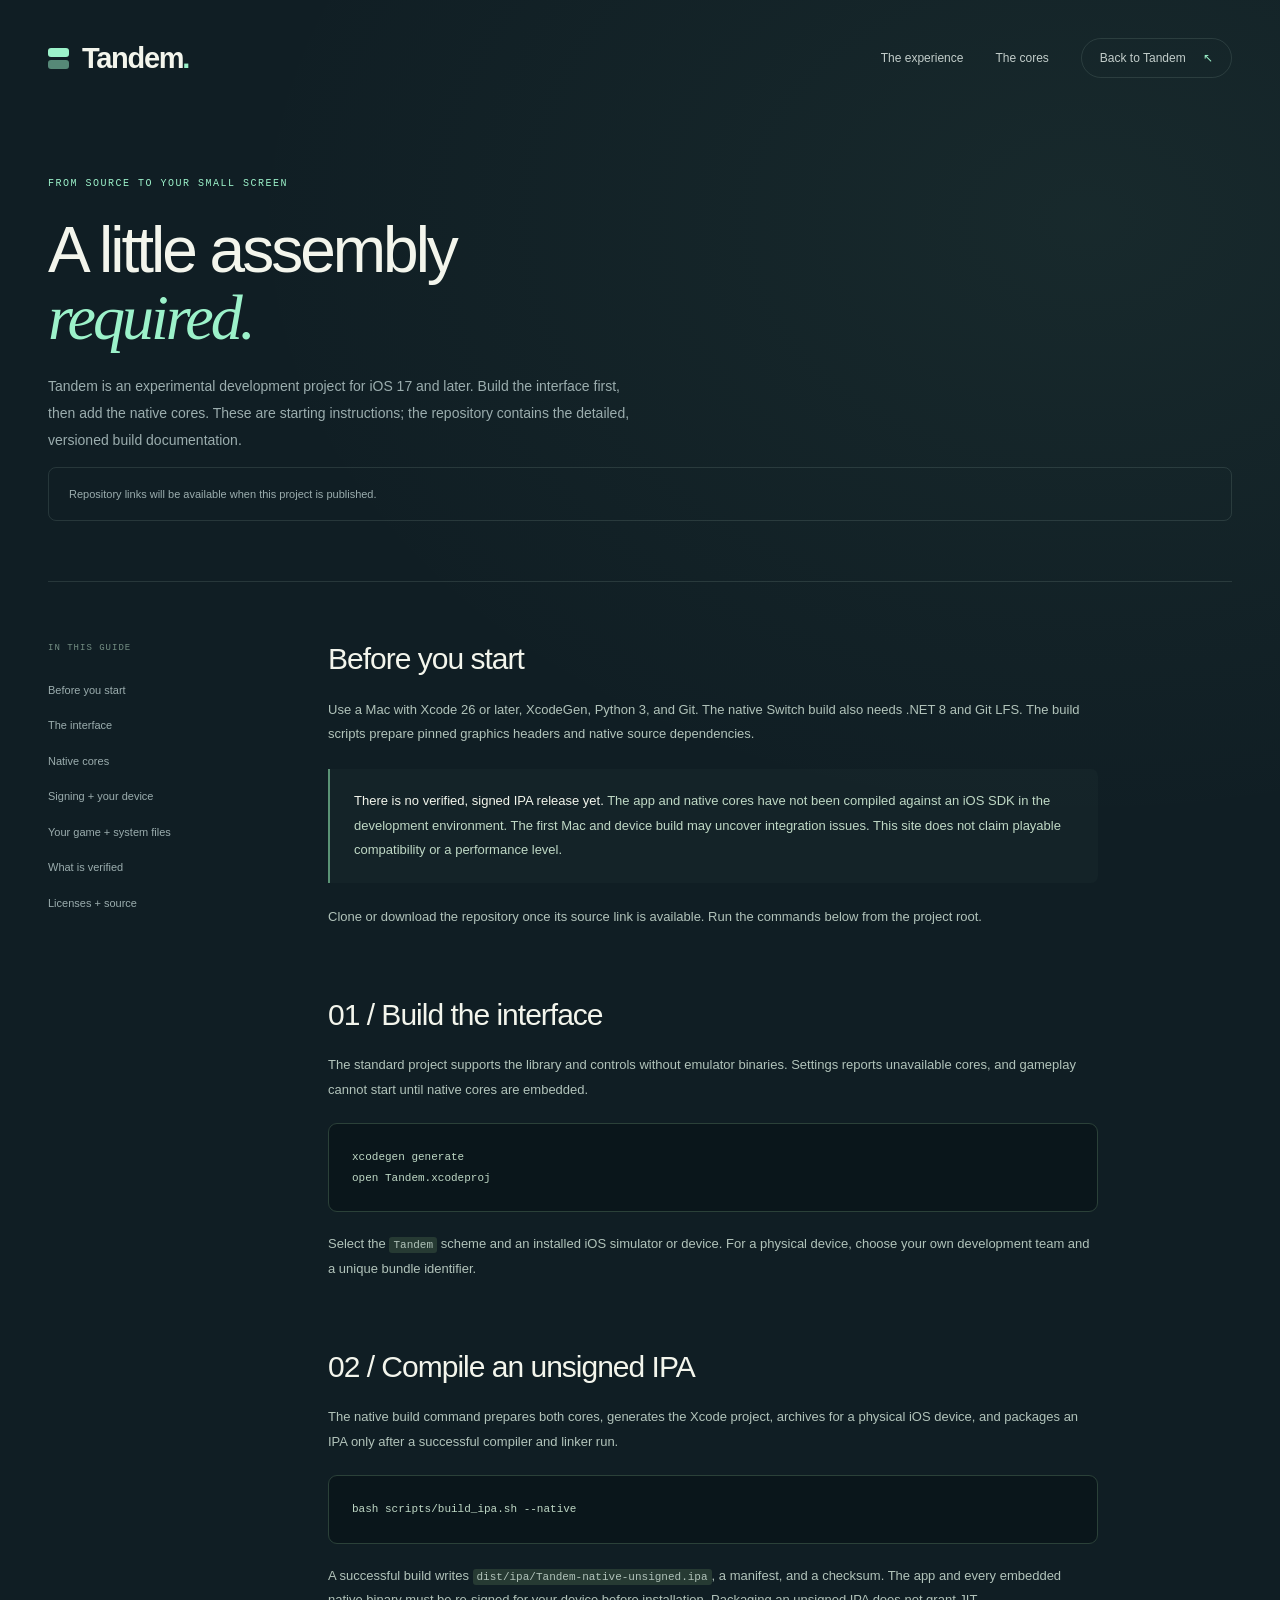
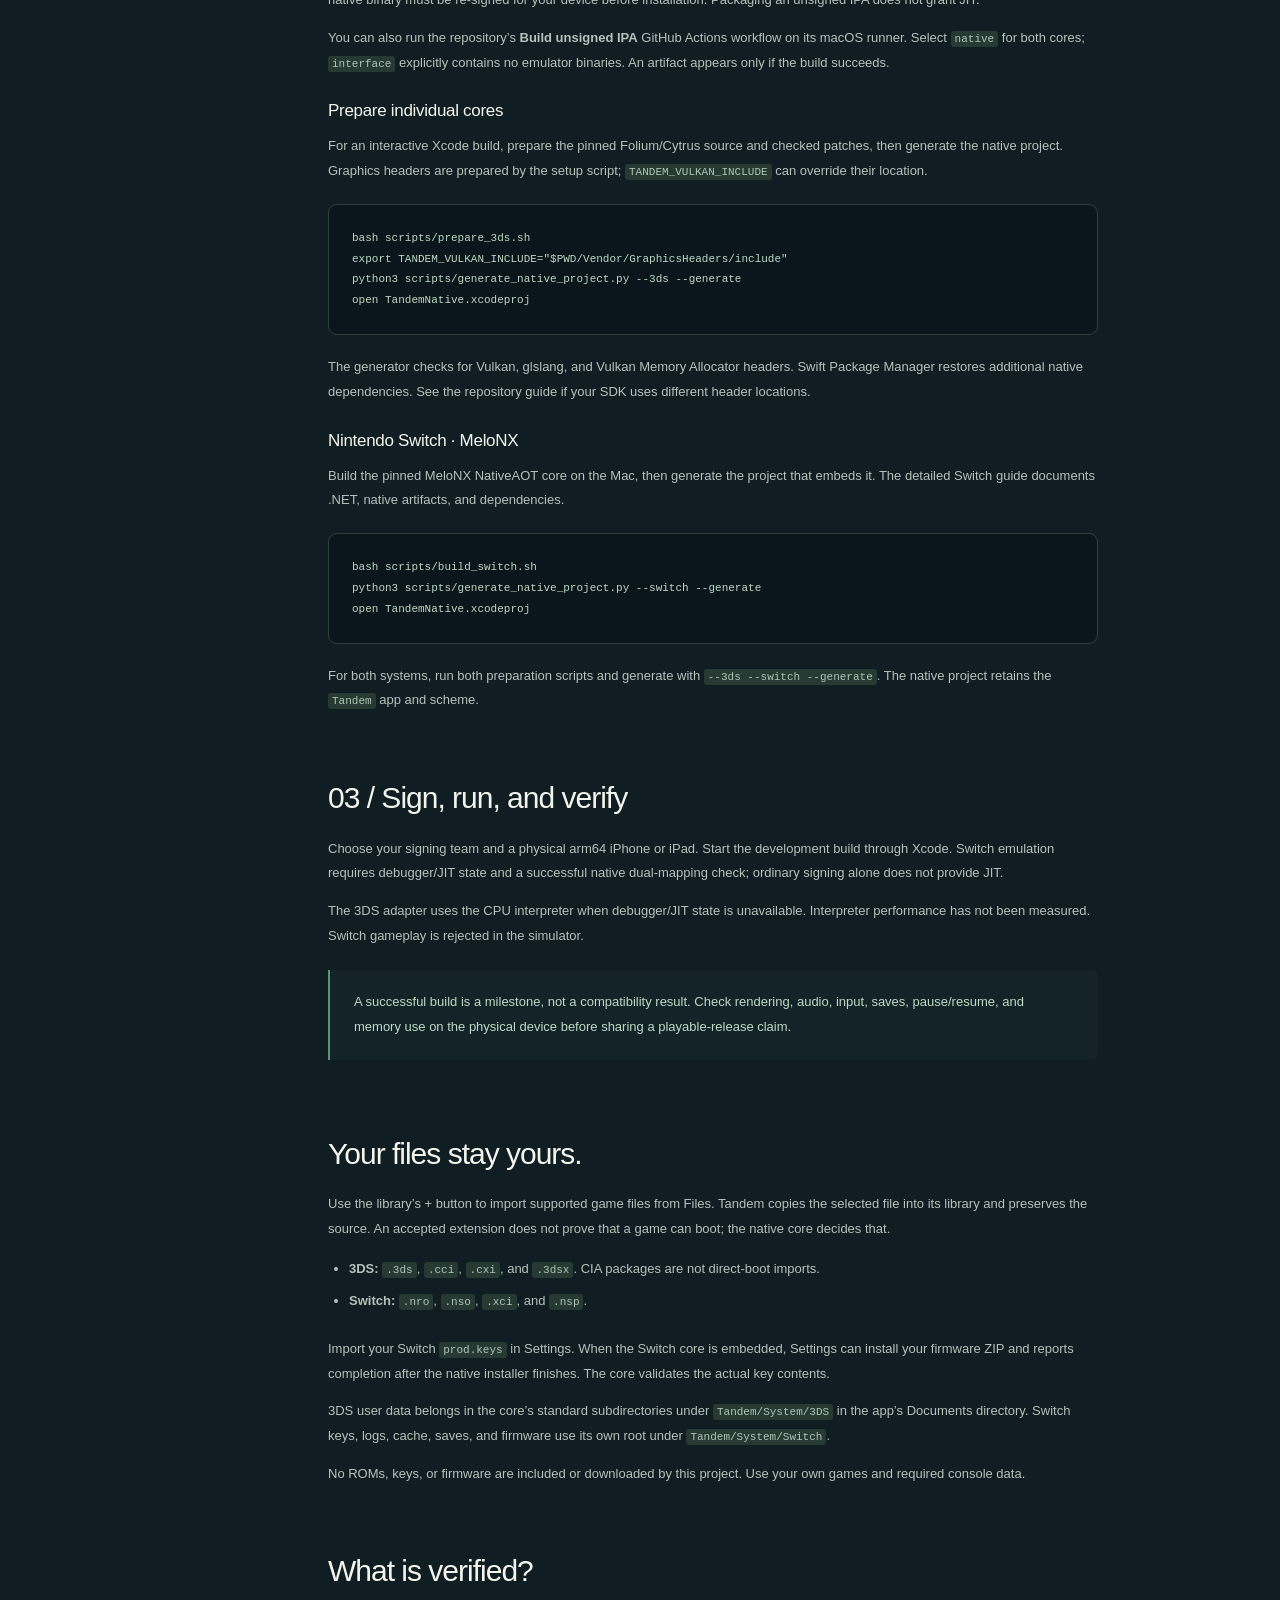
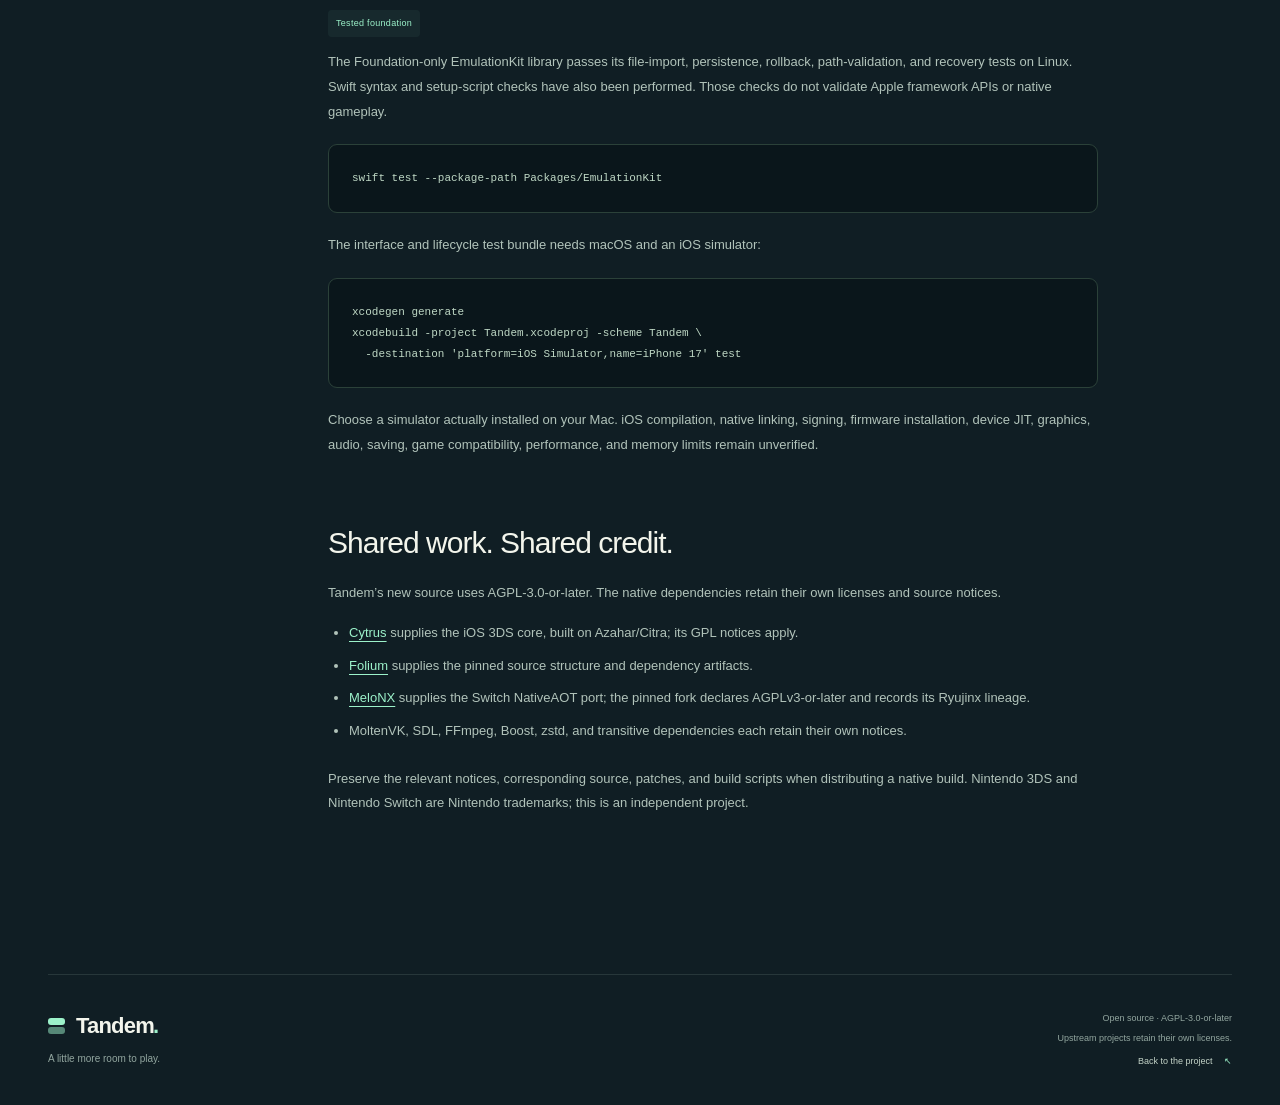
==== site/build.html @ e63faf01 "Add Tandem iOS emulator integration, IPA workflow, and project site" ====
<!doctype html>
<html lang="en">
<head>
  <meta charset="utf-8">
  <meta name="viewport" content="width=device-width, initial-scale=1">
  <meta name="theme-color" content="#101e24">
  <meta name="description" content="Build Tandem from source on a Mac. Requirements, native 3DS and Switch cores, signing, JIT, and the current validation status.">
  <title>Build Tandem — Source, cores, and device setup</title>
  <link rel="icon" href="./favicon.svg" type="image/svg+xml">
  <link rel="stylesheet" href="./style.css">
  <script src="./site.js" defer></script>
</head>
<body>
  <a class="skip-link" href="#main">Skip to content</a>
  <header class="site-header wrap"><a class="wordmark" href="./" aria-label="Tandem home"><span class="brand-icon" aria-hidden="true"><i></i><i></i></span>Tandem<span class="wordmark-dot">.</span></a><nav aria-label="Main navigation"><a href="./#experience">The experience</a><a href="./#under-the-hood">The cores</a><a class="nav-build" href="./">Back to Tandem <span aria-hidden="true">↖</span></a></nav></header>
  <main id="main" class="wrap">
    <div class="guide-hero"><p class="eyebrow">From source to your small screen</p><h1>A little assembly<br><em>required.</em></h1><p>Tandem is an experimental development project for iOS 17 and later. Build the interface first, then add the native cores. These are starting instructions; the repository contains the detailed, versioned build documentation.</p><div class="source-links"><a class="text-link" data-repository-link hidden>Get the source <span aria-hidden="true">↗</span></a><a class="text-link" data-repository-file="docs/BUILDING.md" hidden>Full build documentation <span aria-hidden="true">↗</span></a><p data-repository-pending>Repository links will be available when this project is published.</p></div></div>
    <div class="guide-layout">
      <nav class="guide-toc" aria-label="Build guide contents"><span>In this guide</span><a href="#before-you-start">Before you start</a><a href="#interface">The interface</a><a href="#native-cores">Native cores</a><a href="#device">Signing + your device</a><a href="#system-files">Your game + system files</a><a href="#verification">What is verified</a><a href="#notices">Licenses + source</a></nav>
      <div class="guide-content">
        <section id="before-you-start"><h2>Before you start</h2><p>Use a Mac with Xcode 26 or later, XcodeGen, Python 3, and Git. The native Switch build also needs .NET 8 and Git LFS. The build scripts prepare pinned graphics headers and native source dependencies.</p><p class="guide-note"><strong>There is no verified, signed IPA release yet.</strong> The app and native cores have not been compiled against an iOS SDK in the development environment. The first Mac and device build may uncover integration issues. This site does not claim playable compatibility or a performance level.</p><p>Clone or download the repository once its source link is available. Run the commands below from the project root.</p></section>
        <section id="interface"><h2>01 / Build the interface</h2><p>The standard project supports the library and controls without emulator binaries. Settings reports unavailable cores, and gameplay cannot start until native cores are embedded.</p><pre><code>xcodegen generate
open Tandem.xcodeproj</code></pre><p>Select the <code>Tandem</code> scheme and an installed iOS simulator or device. For a physical device, choose your own development team and a unique bundle identifier.</p></section>
        <section id="native-cores"><h2>02 / Compile an unsigned IPA</h2><p>The native build command prepares both cores, generates the Xcode project, archives for a physical iOS device, and packages an IPA only after a successful compiler and linker run.</p><pre><code>bash scripts/build_ipa.sh --native</code></pre><p>A successful build writes <code>dist/ipa/Tandem-native-unsigned.ipa</code>, a manifest, and a checksum. The app and every embedded native binary must be re-signed for your device before installation. Packaging an unsigned IPA does not grant JIT.</p><p>You can also run the repository’s <strong>Build unsigned IPA</strong> GitHub Actions workflow on its macOS runner. Select <code>native</code> for both cores; <code>interface</code> explicitly contains no emulator binaries. An artifact appears only if the build succeeds.</p><p><a data-repository-file="docs/IPA.md" hidden>IPA build and signing details ↗</a></p><h3>Prepare individual cores</h3><p>For an interactive Xcode build, prepare the pinned Folium/Cytrus source and checked patches, then generate the native project. Graphics headers are prepared by the setup script; <code>TANDEM_VULKAN_INCLUDE</code> can override their location.</p><pre><code>bash scripts/prepare_3ds.sh
export TANDEM_VULKAN_INCLUDE="$PWD/Vendor/GraphicsHeaders/include"
python3 scripts/generate_native_project.py --3ds --generate
open TandemNative.xcodeproj</code></pre><p>The generator checks for Vulkan, glslang, and Vulkan Memory Allocator headers. Swift Package Manager restores additional native dependencies. See the repository guide if your SDK uses different header locations.</p><h3>Nintendo Switch · MeloNX</h3><p>Build the pinned MeloNX NativeAOT core on the Mac, then generate the project that embeds it. The detailed Switch guide documents .NET, native artifacts, and dependencies.</p><pre><code>bash scripts/build_switch.sh
python3 scripts/generate_native_project.py --switch --generate
open TandemNative.xcodeproj</code></pre><p>For both systems, run both preparation scripts and generate with <code>--3ds --switch --generate</code>. The native project retains the <code>Tandem</code> app and scheme.</p><p><a data-repository-file="docs/SWITCH_CORE.md" hidden>Read the full Switch integration guide ↗</a></p></section>
        <section id="device"><h2>03 / Sign, run, and verify</h2><p>Choose your signing team and a physical arm64 iPhone or iPad. Start the development build through Xcode. Switch emulation requires debugger/JIT state and a successful native dual-mapping check; ordinary signing alone does not provide JIT.</p><p>The 3DS adapter uses the CPU interpreter when debugger/JIT state is unavailable. Interpreter performance has not been measured. Switch gameplay is rejected in the simulator.</p><p class="guide-note">A successful build is a milestone, not a compatibility result. Check rendering, audio, input, saves, pause/resume, and memory use on the physical device before sharing a playable-release claim.</p></section>
        <section id="system-files"><h2>Your files stay yours.</h2><p>Use the library’s + button to import supported game files from Files. Tandem copies the selected file into its library and preserves the source. An accepted extension does not prove that a game can boot; the native core decides that.</p><ul><li><strong>3DS:</strong> <code>.3ds</code>, <code>.cci</code>, <code>.cxi</code>, and <code>.3dsx</code>. CIA packages are not direct-boot imports.</li><li><strong>Switch:</strong> <code>.nro</code>, <code>.nso</code>, <code>.xci</code>, and <code>.nsp</code>.</li></ul><p>Import your Switch <code>prod.keys</code> in Settings. When the Switch core is embedded, Settings can install your firmware ZIP and reports completion after the native installer finishes. The core validates the actual key contents.</p><p>3DS user data belongs in the core’s standard subdirectories under <code>Tandem/System/3DS</code> in the app’s Documents directory. Switch keys, logs, cache, saves, and firmware use its own root under <code>Tandem/System/Switch</code>.</p><p>No ROMs, keys, or firmware are included or downloaded by this project. Use your own games and required console data.</p></section>
        <section id="verification"><h2>What is verified?</h2><p><span class="status-pill">Tested foundation</span></p><p>The Foundation-only EmulationKit library passes its file-import, persistence, rollback, path-validation, and recovery tests on Linux. Swift syntax and setup-script checks have also been performed. Those checks do not validate Apple framework APIs or native gameplay.</p><pre><code>swift test --package-path Packages/EmulationKit</code></pre><p>The interface and lifecycle test bundle needs macOS and an iOS simulator:</p><pre><code>xcodegen generate
xcodebuild -project Tandem.xcodeproj -scheme Tandem \
  -destination 'platform=iOS Simulator,name=iPhone 17' test</code></pre><p>Choose a simulator actually installed on your Mac. iOS compilation, native linking, signing, firmware installation, device JIT, graphics, audio, saving, game compatibility, performance, and memory limits remain unverified.</p><p><a data-repository-file="docs/DEVICE_TESTING.md" hidden>Physical-device acceptance checks ↗</a></p></section>
        <section id="notices"><h2>Shared work. Shared credit.</h2><p>Tandem’s new source uses AGPL-3.0-or-later. The native dependencies retain their own licenses and source notices.</p><ul><li><a href="https://github.com/folium-app/Cytrus">Cytrus</a> supplies the iOS 3DS core, built on Azahar/Citra; its GPL notices apply.</li><li><a href="https://github.com/folium-app/Folium">Folium</a> supplies the pinned source structure and dependency artifacts.</li><li><a href="https://github.com/AzureDominus/melonx">MeloNX</a> supplies the Switch NativeAOT port; the pinned fork declares AGPLv3-or-later and records its Ryujinx lineage.</li><li>MoltenVK, SDL, FFmpeg, Boost, zstd, and transitive dependencies each retain their own notices.</li></ul><p>Preserve the relevant notices, corresponding source, patches, and build scripts when distributing a native build. Nintendo 3DS and Nintendo Switch are Nintendo trademarks; this is an independent project.</p><p><a data-repository-file="docs/THIRD_PARTY.md" hidden>Complete third-party notes ↗</a></p></section>
      </div>
    </div>
  </main>
  <footer class="site-footer wrap"><div><a class="wordmark" href="./"><span class="brand-icon" aria-hidden="true"><i></i><i></i></span>Tandem<span class="wordmark-dot">.</span></a><p>A little more room to play.</p></div><div class="footer-right"><p>Open source · AGPL-3.0-or-later</p><p>Upstream projects retain their own licenses.</p><a href="./">Back to the project <span aria-hidden="true">↖</span></a></div></footer>
</body>
</html>
---- site/style.css ----
@charset "UTF-8";
:root{color-scheme:dark;--bg:#101e24;--bg-dark:#0c171c;--panel:#17272d;--mint:#9cf2ca;--text:#f3f5ec;--muted:#9badae;--line:rgba(192,220,208,.13);--serif:Georgia,"Times New Roman",serif;--sans:Inter,"Helvetica Neue",Arial,sans-serif;--mono:"SFMono-Regular",Consolas,"Liberation Mono",monospace}
*{box-sizing:border-box}html{scroll-behavior:smooth;scroll-padding-top:30px}body{margin:0;background:var(--bg);color:var(--text);font-family:var(--sans);font-size:16px;-webkit-font-smoothing:antialiased}body:before{content:"";position:absolute;top:0;right:0;width:100%;height:1000px;background:radial-gradient(ellipse at 85% 22%,rgba(133,201,159,.065),transparent 55%);pointer-events:none;z-index:-1}a{color:inherit;text-decoration:none}button,a{-webkit-tap-highlight-color:transparent}a:focus-visible,button:focus-visible{outline:2px solid var(--mint);outline-offset:7px}button{font:inherit}img{max-width:100%;display:block}[hidden]{display:none!important}::selection{background:var(--mint);color:var(--bg)}.wrap{width:min(1200px,calc(100% - 96px));margin-inline:auto}.skip-link{position:fixed;top:8px;left:8px;transform:translateY(-150%);background:var(--mint);color:var(--bg);padding:12px 18px;z-index:20}.skip-link:focus{transform:none}.site-header{height:116px;display:flex;align-items:center;justify-content:space-between;position:relative;z-index:2}.wordmark{font-weight:650;letter-spacing:-1.3px;font-size:29px;display:inline-flex;align-items:center;gap:11px}.wordmark-dot{color:var(--mint);margin-left:-12px}.brand-icon{width:21px;display:grid;gap:3px;margin-right:2px}.brand-icon i{height:9px;background:var(--mint);border-radius:3px}.brand-icon i+ i{opacity:.5}.site-header nav{display:flex;align-items:center;gap:32px;font-size:12px;font-weight:500;color:#c2cdca}.site-header nav a{transition:color .2s}.site-header nav a:hover{color:var(--mint)}.nav-build{border:1px solid var(--line);border-radius:40px;padding:12px 18px}.nav-build span{padding-left:14px;color:var(--mint)}.hero{display:grid;grid-template-columns:1.02fr 1fr;align-items:center;min-height:650px;gap:0;padding-top:20px;padding-bottom:72px}.eyebrow{font-family:var(--mono);font-size:10px;line-height:1.6;letter-spacing:1.5px;font-weight:400;text-transform:uppercase;color:var(--mint);margin:0 0 25px}.status-dot{display:inline-block;height:5px;width:5px;border-radius:50%;background:var(--mint);margin-right:7px;vertical-align:2px;box-shadow:0 0 0 4px rgba(156,242,202,.08)}h1,h2,h3,p{margin-top:0}h1{font-size:clamp(48px,6.1vw,84px);line-height:1.04;font-weight:450;letter-spacing:-4.2px;margin-bottom:27px}h1 em{color:var(--mint);font-family:var(--serif);font-weight:400;letter-spacing:-3px}.hero-description{max-width:380px;font-size:15px;color:var(--muted);line-height:1.85;margin-bottom:30px}.hero-actions{display:flex;align-items:center;gap:25px;flex-wrap:wrap}.button{display:inline-flex;align-items:center;justify-content:center;gap:30px;min-height:48px;border-radius:7px;padding:14px 20px;font-size:12px;line-height:1.5;font-weight:600;transition:transform .2s,background .2s,border-color .2s}.button:hover{transform:translateY(-2px)}.button.primary{background:var(--mint);color:#10291f}.button.primary:hover{background:#baffdf}.button.secondary{border:1px solid var(--line);background:rgba(255,255,255,.02)}.button.secondary:hover{border-color:rgba(156,242,202,.4)}.text-link{display:inline-flex;align-items:center;gap:18px;font-size:12px;font-weight:500}.text-link span{color:var(--mint)}.text-link:hover{text-decoration:underline;text-underline-offset:5px}.release-note{margin:22px 0 0;font-size:10px;line-height:1.7;color:var(--muted)}.release-note>span{color:var(--mint);font-size:15px;vertical-align:-1px;margin-right:5px}.hero-art{position:relative;margin:0 -50px 0 -20px;isolation:isolate;min-width:0}.hero-art>img{width:100%;position:relative;transform:rotate(-9deg);z-index:1}.hero-art figcaption{font-family:var(--mono);text-transform:uppercase;font-size:8px;letter-spacing:1.2px;color:#7f9696;text-align:center;position:relative;left:25px;margin-top:10px}.art-orbit{position:absolute;border:1px solid rgba(156,242,202,.09);border-radius:50%;z-index:0;left:5%;top:11%;width:91%;aspect-ratio:1;transform:rotate(-25deg)}.orbit-one:after{content:"";position:absolute;background:var(--mint);width:5px;height:5px;border-radius:50%;right:12%;top:13%;box-shadow:0 0 0 5px rgba(156,242,202,.04)}.orbit-two{width:110%;left:-5%;top:2%;opacity:.4}.art-label{position:absolute;right:12%;top:3%;font-size:9px;color:#b0c4bc;z-index:2}.art-label>span{font-family:var(--mono);color:var(--mint);margin-right:12px;font-size:8px}.art-tag{position:absolute;bottom:9%;right:0;z-index:3;background:rgba(19,37,41,.9);backdrop-filter:blur(16px);border:1px solid #385449;border-radius:7px;padding:13px 16px;font-size:10px;transform:rotate(3deg);box-shadow:0 10px 25px #07111855}.spark{font-size:19px;color:var(--mint);vertical-align:-2px;margin-right:8px}.platform-bar{border-top:1px solid var(--line);border-bottom:1px solid var(--line);background:rgba(7,18,22,.15)}.platform-content{min-height:77px;display:flex;align-items:center;gap:30px;font-size:11px;color:#d0d9d1}.platform-label{color:var(--muted);margin-right:auto;font-size:10px}.bar-dot{color:#4d6d65;font-size:17px}.bar-arrow{margin-left:auto;color:var(--mint);font-size:19px}.section-space{padding-top:110px;padding-bottom:110px}.section-heading{max-width:700px;margin-bottom:42px}.section-heading .eyebrow{margin-bottom:19px}h2{font-size:clamp(30px,3.5vw,46px);line-height:1.15;letter-spacing:-1.8px;font-weight:450;margin-bottom:20px}.section-heading>p:not(.eyebrow){font-size:13px;line-height:1.9;color:var(--muted);max-width:490px;margin-bottom:0}.section-heading.horizontal{max-width:none;display:flex;justify-content:space-between;align-items:flex-end;gap:70px}.section-heading.horizontal>div{flex-shrink:0}.section-heading.horizontal>p{max-width:360px;padding-bottom:3px}.section-heading.horizontal h2{margin-bottom:0}.feature-grid{display:grid;grid-template-columns:1.2fr 1fr 1fr;gap:18px}.feature-card{background:var(--panel);border:1px solid var(--line);border-radius:13px;padding:24px 24px 28px;overflow:hidden;display:flex;flex-direction:column}.feature-top{display:flex;align-items:center;justify-content:space-between;gap:15px;color:var(--muted);margin-bottom:24px}.feature-number{font-family:var(--mono);font-size:10px;color:#7d9690}.small-label{font-family:var(--mono);font-size:9px;text-transform:uppercase;letter-spacing:1.1px}.feature-card h3{font-size:18px;font-weight:500;letter-spacing:-.4px;margin:25px 0 12px}.feature-card>p{font-size:11px;color:var(--muted);line-height:1.9;margin-bottom:0}.library-concept,.control-concept,.display-concept{height:222px;position:relative}.library-concept{background:#101d24;border:1px solid #30413f;border-radius:9px;padding:17px;box-shadow:0 20px 25px #09171b30}.mock-library-head{display:flex;align-items:center;gap:8px;font-size:9px;letter-spacing:-.1px}.mock-library-head>span:last-child{margin-left:auto;font-size:18px;font-weight:300;color:var(--mint)}.mini-logo{color:var(--mint);font-size:15px;line-height:1}.mock-filters{display:flex;padding:3px;border:1px solid var(--line);border-radius:5px;margin-top:16px;justify-content:space-between;gap:4px;font-size:7px;color:var(--muted)}.mock-filters span{padding:5px;text-align:center;flex:1;white-space:nowrap}.mock-filters .selected{background:#2f4540;color:var(--mint);border-radius:3px}.mock-empty{text-align:center;padding-top:25px}.mock-empty>span{display:block;font-size:25px;color:var(--mint);font-weight:200;line-height:1}.mock-empty p{font-size:9px;margin:12px 0 5px}.mock-empty small{color:var(--muted);font-size:7px}.concept-caption{position:absolute;bottom:10px;left:0;right:0;text-align:center;color:#758d87;font-family:var(--mono);font-size:6px;letter-spacing:1px;text-transform:uppercase}.control-concept{display:flex;align-items:center;justify-content:center;gap:25px;transform:rotate(-12deg)}.control-ring{width:90px;height:90px;border-radius:50%;background:#142127;box-shadow:inset 0 1px 8px #040e154d,0 0 0 1px #304642;display:grid;place-items:center}.stick-cap{height:55px;width:55px;border-radius:50%;background:linear-gradient(130deg,#516d5f,#233c37);box-shadow:inset 0 1px 1px #89a58e80,0 7px 12px #07111880;border:1px solid #627f6c}.control-diamond{display:grid;grid-template-columns:repeat(3,24px);grid-template-rows:repeat(3,24px);gap:1px}.control-diamond span{border-radius:50%;display:grid;place-items:center;border:1px solid #4e6a60;color:#a9ccba;font-size:8px;background:linear-gradient(130deg,#30473e,#1c302e);box-shadow:0 3px 3px #07111880}.control-diamond span:nth-child(1){grid-column:2}.control-diamond span:nth-child(2){grid-column:1;grid-row:2}.control-diamond span:nth-child(3){grid-column:3;grid-row:2}.control-diamond span:nth-child(4){grid-column:2;grid-row:3}.display-concept{display:flex;flex-direction:column;justify-content:center;align-items:center;gap:8px;transform:rotate(4deg)}.display-window{position:relative;width:95%;aspect-ratio:1.667;border:5px solid #0b1920;border-radius:8px;box-shadow:0 0 0 1px #38534a,0 10px 20px #06121566;background:linear-gradient(135deg,#2a5550,#18353e);overflow:hidden}.display-wave{position:absolute;left:-5%;bottom:-60%;width:120%;height:130%;border-radius:50%;background:linear-gradient(10deg,#1a303a,#608a70);transform:rotate(-25deg);box-shadow:0 -15px 0 10px #84b69614,0 -30px 0 15px #84b6960a}.display-corner{position:absolute;z-index:1;top:9px;left:10px;color:#a7c3ad;font-family:var(--mono);font-size:6px;letter-spacing:1px}.display-corner.bottom{top:auto;left:auto;right:10px;bottom:9px}.display-small{width:75%;height:55px;border:5px solid #0b1920;border-radius:7px;background:linear-gradient(125deg,#25473f,#18343b);box-shadow:0 0 0 1px #38534a;opacity:.7}.cores{background:#0c191f;border-top:1px solid var(--line);border-bottom:1px solid var(--line)}.core-grid{display:grid;grid-template-columns:1fr 1fr;gap:24px}.core-card{display:flex;gap:25px;border:1px solid var(--line);border-radius:12px;padding:34px}.core-symbol{width:62px;height:70px;flex-shrink:0;margin-top:5px;display:flex;gap:5px}.dual-symbol{flex-direction:column;align-items:center;justify-content:center}.dual-symbol span{height:22px;width:43px;border:1px solid #86b49c;border-radius:4px;background:#9cf2ca09}.dual-symbol span+span{width:34px;opacity:.7}.switch-symbol{align-items:center;justify-content:center;gap:4px}.switch-symbol span{height:44px;width:23px;display:flex;align-items:center;justify-content:center;border:1px solid #86b49c;border-radius:10px 2px 2px 10px;color:var(--mint);font-size:24px;line-height:1}.switch-symbol span+span{border-radius:2px 10px 10px 2px;background:#9cf2ca12;writing-mode:vertical-lr;letter-spacing:1px;font-size:18px}.core-copy>.small-label{color:var(--mint);font-size:8px}.core-copy h3{font-size:25px;letter-spacing:-.7px;margin:12px 0 14px;font-weight:500}.core-copy h3>span{font-family:var(--serif);font-style:italic;font-weight:400;font-size:21px;color:#aebfb4}.core-copy p{font-size:11px;line-height:1.9;color:var(--muted);margin-bottom:23px}.core-copy .text-link{font-size:10px}.core-footnote{color:#7b9390;font-size:9px;line-height:1.7;margin:24px 0 0}.progress-grid{display:grid;grid-template-columns:repeat(3,1fr);border:1px solid var(--line);border-radius:12px;overflow:hidden}.progress-grid article{padding:30px}.progress-grid article+article{border-left:1px solid var(--line)}.progress-icon{height:30px;width:30px;display:grid;place-items:center;color:#bbcfbf;border:1px solid #38524b;border-radius:50%;font-size:14px;margin-bottom:25px}.progress-icon.done{color:var(--mint);background:#9cf2ca08}.progress-grid h3{font-size:16px;font-weight:500;margin-bottom:12px}.progress-grid p{font-size:11px;color:var(--muted);line-height:1.8;min-height:40px;margin-bottom:23px}.status-pill{font-size:8px;line-height:1.7;letter-spacing:.3px;color:var(--mint);border-radius:4px;background:#9cf2ca0d;padding:6px 8px;display:inline-block}.status-pill.neutral{color:#b4c2bb;background:#c1d2c00a}.get-started{padding-bottom:100px}.start-panel{position:relative;background:#20382f;border:1px solid #3f6050;border-radius:15px;padding:56px;display:grid;grid-template-columns:1.2fr 1fr;gap:70px;overflow:hidden}.start-panel:after{content:"";position:absolute;height:360px;width:360px;border:1px solid #9cf2ca12;border-radius:50%;right:-190px;top:-100px;pointer-events:none}.start-panel h2{font-size:42px;letter-spacing:-1.7px;line-height:1.12}.start-panel p:not(.eyebrow){color:#b5c9bc;font-size:12px;line-height:1.8;max-width:370px;margin-bottom:25px}.start-panel .eyebrow{font-size:9px;margin-bottom:21px}.start-panel .hero-actions{gap:14px}.start-panel .button{font-size:10px;gap:18px;min-height:43px;padding:12px 15px}.start-steps{align-self:center;position:relative;z-index:1}.start-steps>div{display:flex;align-items:flex-start;gap:20px;padding:22px 0;border-bottom:1px solid #9cf2ca15}.start-steps>div:first-child{padding-top:0}.start-steps>div:last-child{border:0;padding-bottom:0}.start-steps>div>span{font-family:var(--mono);color:#91b29b;font-size:10px;padding-top:3px}.start-steps>div>p{font-size:14px!important;color:#f3f5ec!important;margin:0!important}.start-steps small{font-size:10px;display:block;font-weight:400;color:#a3bcae;margin-top:6px}.site-footer{display:flex;justify-content:space-between;gap:25px;border-top:1px solid var(--line);padding-top:36px;padding-bottom:36px}.site-footer .wordmark{font-size:22px;letter-spacing:-.8px;gap:9px}.site-footer .brand-icon{width:17px;gap:2px}.site-footer .brand-icon i{height:7px}.site-footer .wordmark-dot{margin-left:-10px}.site-footer p{font-size:10px;color:#92a69f;line-height:1.6;margin:12px 0 0}.footer-right{text-align:right}.footer-right p{margin:0 0 5px;font-size:9px}.footer-right a{font-size:9px;line-height:1.8;color:#c3d3c7}.footer-right a:hover{color:var(--mint)}.footer-right a>span{margin-left:9px;color:var(--mint)}
/* Build guide */
.guide-hero{padding-top:60px;padding-bottom:60px;border-bottom:1px solid var(--line)}.guide-hero h1{font-size:64px;letter-spacing:-3px;line-height:1.05;margin-bottom:22px}.guide-hero>p:not(.eyebrow){max-width:600px;color:var(--muted);font-size:14px;line-height:1.9}.guide-layout{display:grid;grid-template-columns:210px minmax(0,1fr);gap:70px;padding-top:60px;padding-bottom:90px}.guide-toc{position:sticky;top:35px;align-self:start;font-size:11px;display:flex;flex-direction:column;gap:19px;line-height:1.5}.guide-toc>span{font-family:var(--mono);text-transform:uppercase;font-size:9px;color:#738e83;letter-spacing:1px;margin-bottom:7px}.guide-toc a{color:var(--muted)}.guide-toc a:hover{color:var(--mint)}.guide-content{max-width:770px}.guide-content section{padding-bottom:55px;scroll-margin-top:30px}.guide-content h2{font-size:30px;letter-spacing:-1px;margin-bottom:21px}.guide-content h3{font-size:17px;letter-spacing:-.3px;font-weight:500;margin:26px 0 13px}.guide-content p,.guide-content li{font-size:13px;line-height:1.9;color:#b1c3ba}.guide-content ul,.guide-content ol{padding-left:21px;margin:15px 0 23px}.guide-content li+li{margin-top:8px}.guide-content p>a,.guide-content li>a{text-decoration:underline;text-underline-offset:4px;color:var(--mint)}.guide-content code{font-family:var(--mono);font-size:11px;background:#263a33;padding:2px 4px;border-radius:3px;overflow-wrap:anywhere}.guide-content pre{margin:20px 0;background:#0a161b;border:1px solid #2b4139;border-radius:9px;overflow:auto;padding:23px;font-family:var(--mono);font-size:11px;line-height:1.9;color:#bfd8c5;tab-size:2}.guide-content pre code{font-size:inherit;background:none;padding:0;border-radius:0;overflow-wrap:normal}.guide-note{padding:20px 24px;border-left:2px solid #5a9375;border-radius:0 7px 7px 0;background:#9cf2ca06;margin:22px 0;color:#bfd8c5!important}.guide-note strong{color:var(--text);font-weight:500}.guide-content .status-pill{font-size:9px}.source-links{padding:20px;border:1px solid var(--line);border-radius:8px;display:flex;align-items:center;gap:15px;flex-wrap:wrap}.source-links .text-link{color:var(--mint)}.source-links p{font-size:11px;margin:0;color:var(--muted)}.guide-source-fallback{font-size:11px!important;color:var(--muted)!important}
@media(min-width:1600px){.hero{min-height:720px}.hero-art{margin-right:-70px}.hero-art img{width:660px;max-width:110%}}
@media(max-width:1100px){.wrap{width:calc(100% - 64px)}.hero{min-height:580px}.hero-art{margin-right:-20px;margin-left:-15px}h1{letter-spacing:-3px}.hero-description{max-width:340px;font-size:14px}.feature-card{padding:20px}.feature-grid{gap:13px}.control-concept{gap:14px}.control-ring{width:76px;height:76px}.stick-cap{height:48px;width:48px}.section-heading.horizontal{gap:40px}.core-card{padding:27px;gap:20px}.core-symbol{width:45px}.core-copy h3{font-size:22px}.core-copy h3>span{font-size:18px}.start-panel{gap:40px;padding:40px}.platform-content{gap:23px}.start-panel h2{font-size:38px}.guide-layout{gap:40px;grid-template-columns:170px minmax(0,1fr)}}
@media(max-width:850px){.hero{grid-template-columns:1.1fr 1fr;min-height:530px;padding-bottom:60px;padding-top:35px}.hero .eyebrow{font-size:8px;letter-spacing:1px}.hero-actions{gap:18px}.hero .button{font-size:10px;padding:12px 15px;gap:15px;min-height:44px}.hero .text-link{font-size:10px;gap:10px}.hero-description{font-size:12px;line-height:1.85}.release-note{font-size:9px}.art-tag{font-size:8px;padding:10px}.art-label{font-size:8px;top:0}.art-label>span{font-size:7px}.hero-art figcaption{font-size:6px;margin-top:20px;letter-spacing:.7px}.platform-content{gap:18px;flex-wrap:wrap;min-height:70px}.platform-label{width:100%;margin:18px 0 -9px}.platform-content>span:not(.platform-label){padding-bottom:15px}.bar-arrow{display:none}.platform-content>span{font-size:10px}.section-space{padding-top:80px;padding-bottom:80px}.feature-grid{grid-template-columns:1fr 1fr}.library-card{grid-column:span 2;display:grid;grid-template-columns:1fr 1.3fr;column-gap:30px;align-items:center}.library-card .feature-top{grid-column:1;grid-row:1;align-self:start}.library-concept{grid-column:2;grid-row:1 / span 4;height:220px}.library-card h3{grid-column:1;grid-row:2;margin-top:0;align-self:end;margin-bottom:15px}.library-card>p{grid-column:1;grid-row:3;margin-bottom:0;align-self:start}.control-concept,.display-concept{height:190px}.section-heading.horizontal{align-items:flex-start;gap:30px}.section-heading.horizontal>p{max-width:300px;font-size:11px;margin-top:35px}.core-grid{gap:16px}.core-card{padding:24px;display:block}.core-symbol{height:50px;margin-top:0;margin-bottom:22px}.core-copy h3{font-size:23px}.progress-grid article{padding:23px}.progress-grid h3{font-size:14px}.progress-grid p{font-size:10px;min-height:57px}.start-panel{padding:35px;gap:30px;grid-template-columns:1.2fr 1fr}.start-panel h2{font-size:32px}.start-panel p:not(.eyebrow){font-size:11px}.start-steps small{font-size:9px}.start-steps>div>p{font-size:12px!important}.get-started{padding-bottom:70px}.guide-layout{grid-template-columns:150px minmax(0,1fr);gap:30px}.guide-hero h1{font-size:55px}.guide-content pre{font-size:10px;padding:18px}}
@media(max-width:650px){.wrap{width:calc(100% - 40px)}.site-header{height:90px}.wordmark{font-size:25px}.site-header nav{gap:20px;font-size:10px}.site-header nav>a:first-child,.site-header nav>a:nth-child(2){display:none}.nav-build{padding:10px 13px}.nav-build span{padding-left:8px}.hero{display:flex;flex-direction:column;align-items:stretch;min-height:0;padding-top:35px;padding-bottom:35px;gap:10px}.hero-copy{position:relative;z-index:2}.hero .eyebrow{font-size:8px;letter-spacing:1.3px;margin-bottom:23px}h1{font-size:clamp(51px,12vw,72px);letter-spacing:-3px;line-height:1.02;margin-bottom:22px}h1 em{letter-spacing:-2px}.hero-description{font-size:13px;line-height:1.85;max-width:340px;margin-bottom:25px}.hero .button{font-size:11px;padding:13px 18px;gap:22px;min-height:46px}.hero .text-link{font-size:11px}.release-note{font-size:9px;margin-top:18px}.hero-art{margin:-2px -12px 0;align-self:center;width:min(470px,110%)}.hero-art>img{transform:rotate(-9deg);width:100%}.hero-art figcaption{left:0;font-size:7px;letter-spacing:.8px;margin-top:-1px}.art-label{right:9%;top:3%}.art-tag{right:4%;bottom:11%;font-size:9px;padding:10px 12px}.spark{font-size:16px}.platform-content{gap:15px;min-height:70px}.platform-label{font-size:9px}.platform-content>span:not(.platform-label){font-size:9px}.section-space{padding-top:65px;padding-bottom:65px}.section-heading{margin-bottom:30px}.eyebrow{font-size:8px;letter-spacing:1.2px}h2{font-size:32px;letter-spacing:-1.2px}.section-heading>p:not(.eyebrow){font-size:12px;line-height:1.9}.feature-grid{grid-template-columns:1fr;gap:16px}.library-card{display:flex;grid-column:auto;gap:0}.feature-card{padding:25px}.feature-top{margin-bottom:25px}.feature-card h3{margin-top:27px;font-size:20px}.feature-card>p{font-size:12px}.library-concept,.control-concept,.display-concept{height:240px}.library-concept{width:100%;max-width:350px;align-self:center;padding:20px}.mock-library-head{font-size:10px}.mock-filters{font-size:8px;margin-top:18px}.mock-empty{padding-top:26px}.mock-empty p{font-size:10px}.mock-empty small{font-size:8px}.concept-caption{font-size:7px;bottom:12px}.control-ring{width:105px;height:105px}.stick-cap{width:65px;height:65px}.control-concept{gap:45px}.control-diamond{grid-template-columns:repeat(3,31px);grid-template-rows:repeat(3,31px);gap:2px}.control-diamond span{font-size:10px}.display-window{max-width:300px}.display-small{max-width:235px;height:65px}.display-corner{font-size:7px}.section-heading.horizontal{display:block}.section-heading.horizontal>p{font-size:12px;max-width:none;margin-top:22px}.core-grid{grid-template-columns:1fr}.core-card{display:flex;padding:25px;gap:25px}.core-symbol{margin-top:5px;width:45px;height:60px}.core-copy h3{font-size:25px}.core-copy h3>span{font-size:21px}.core-copy p{font-size:12px}.core-copy .text-link{font-size:11px}.core-footnote{font-size:9px;margin-top:20px}.progress-grid{grid-template-columns:1fr}.progress-grid article{padding:27px}.progress-grid article+article{border-left:0;border-top:1px solid var(--line)}.progress-grid h3{font-size:17px}.progress-grid p{font-size:12px;min-height:0;max-width:350px;margin-bottom:20px}.progress-icon{margin-bottom:20px}.status-pill{font-size:9px}.start-panel{grid-template-columns:1fr;gap:35px;padding:30px 25px}.start-panel h2{font-size:35px}.start-panel p:not(.eyebrow){font-size:12px}.start-panel .button{font-size:10px}.start-steps{max-width:370px}.start-steps>div>p{font-size:14px!important}.start-steps small{font-size:10px}.site-footer{flex-direction:column;gap:27px;padding-top:30px;padding-bottom:30px}.footer-right{text-align:left}.site-footer p{font-size:10px}.footer-right p,.footer-right a{font-size:9px}.guide-hero{padding-top:38px;padding-bottom:32px}.guide-hero h1{font-size:47px;letter-spacing:-2px}.guide-hero>p:not(.eyebrow){font-size:12px}.guide-layout{display:block;padding-top:30px;padding-bottom:40px}.guide-toc{position:static;display:flex;flex-direction:row;gap:12px;flex-wrap:wrap;border-bottom:1px solid var(--line);padding-bottom:28px;margin-bottom:40px}.guide-toc>span{width:100%;margin-bottom:0}.guide-toc a{border:1px solid var(--line);border-radius:5px;padding:7px 11px;font-size:10px}.guide-content h2{font-size:28px}.guide-content p,.guide-content li{font-size:12px}.guide-content pre{font-size:10px;line-height:1.8;padding:17px}.guide-content section{padding-bottom:35px}.guide-note{padding:15px 18px}.guide-content code{font-size:10px}.source-links{padding:16px}.source-links p{font-size:10px}.source-links .text-link{font-size:11px}}
.hero-art{overflow:clip}
@media(prefers-reduced-motion:reduce){html{scroll-behavior:auto}*,*::before,*::after{transition:none!important;animation:none!important}.button:hover{transform:none}}
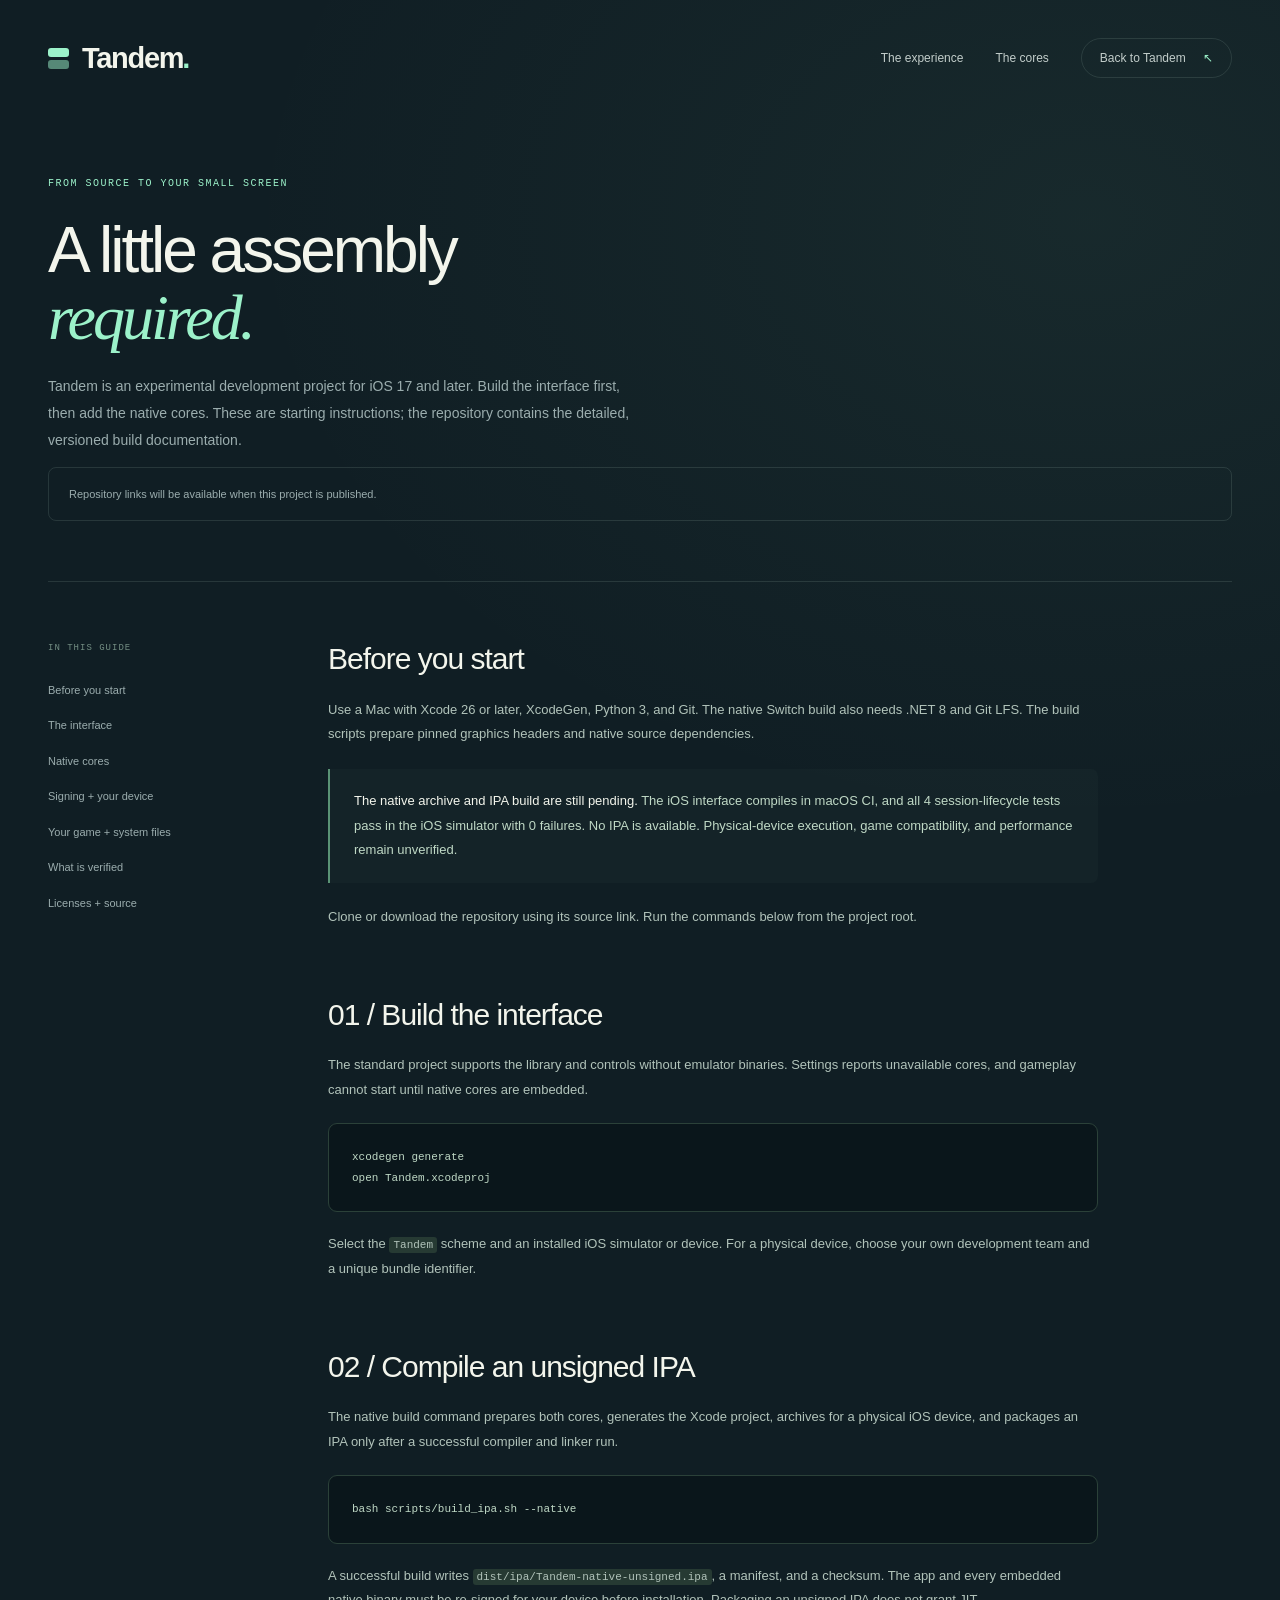
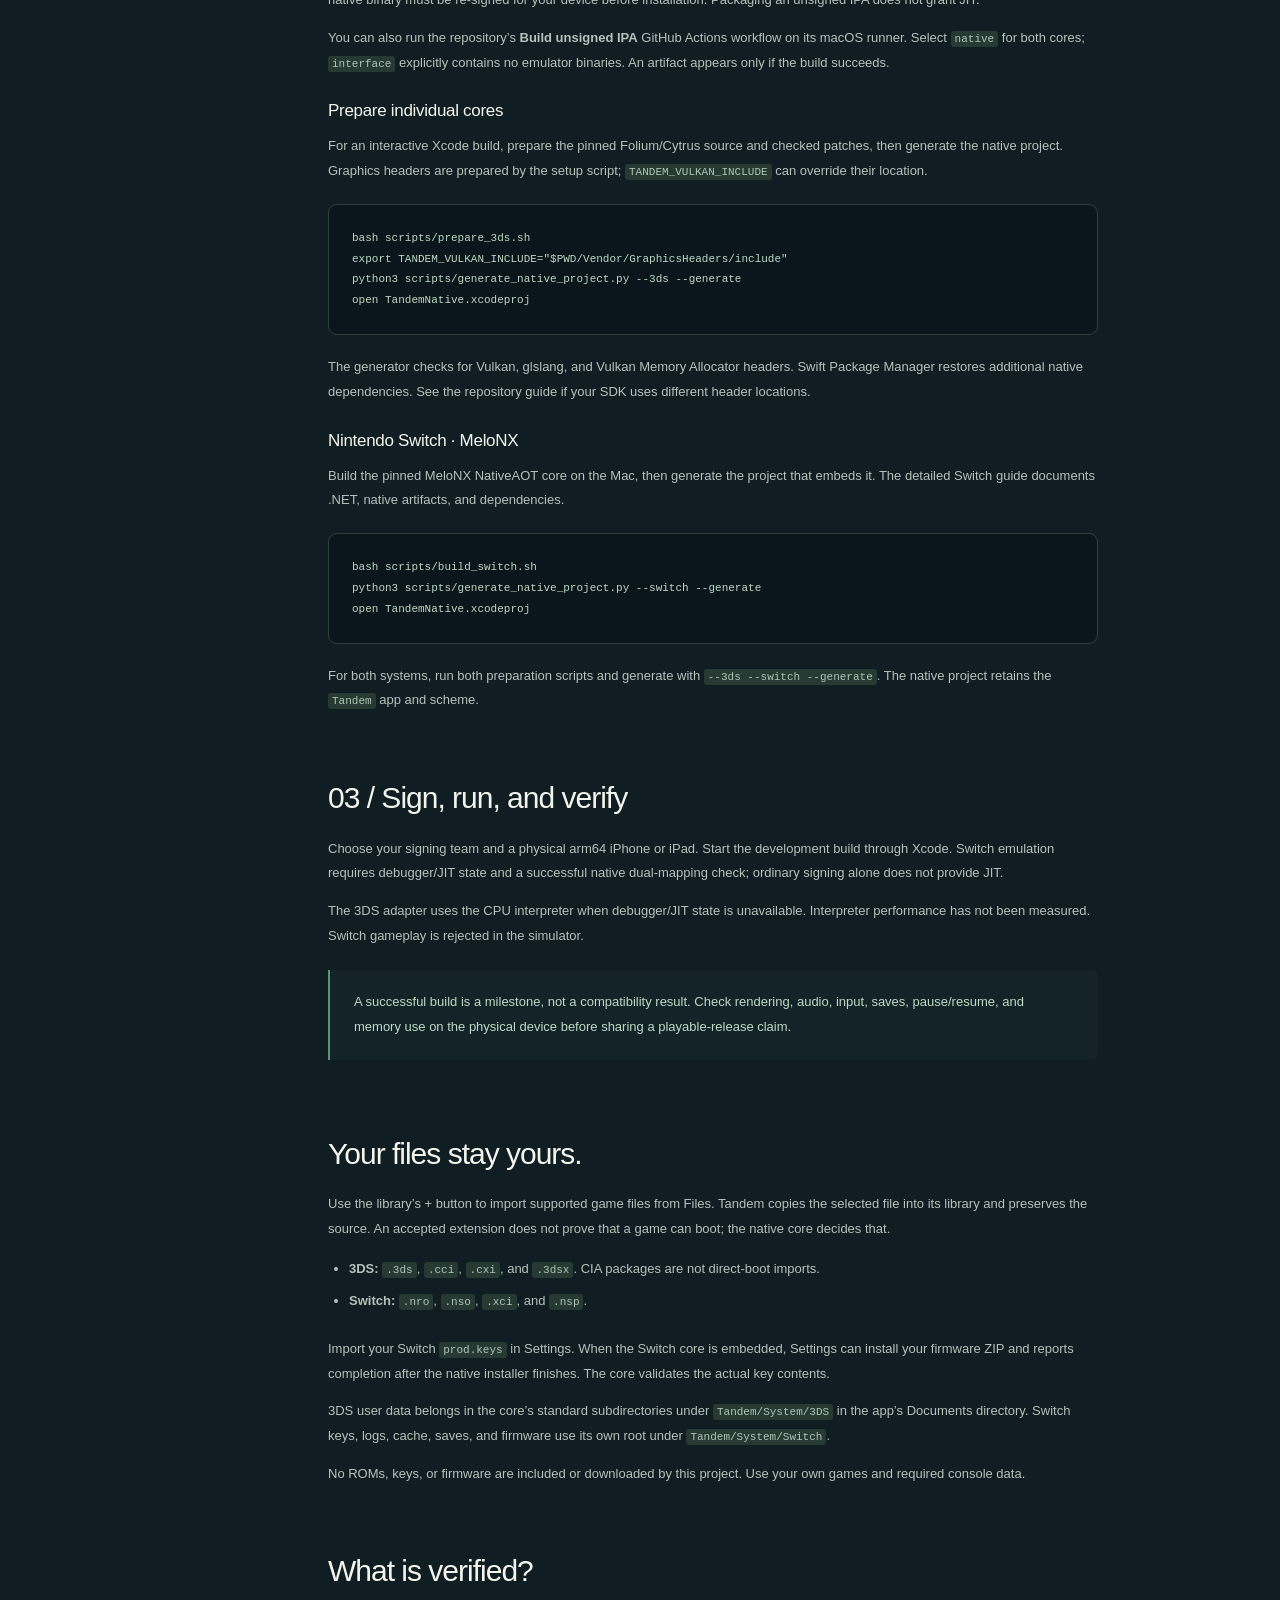
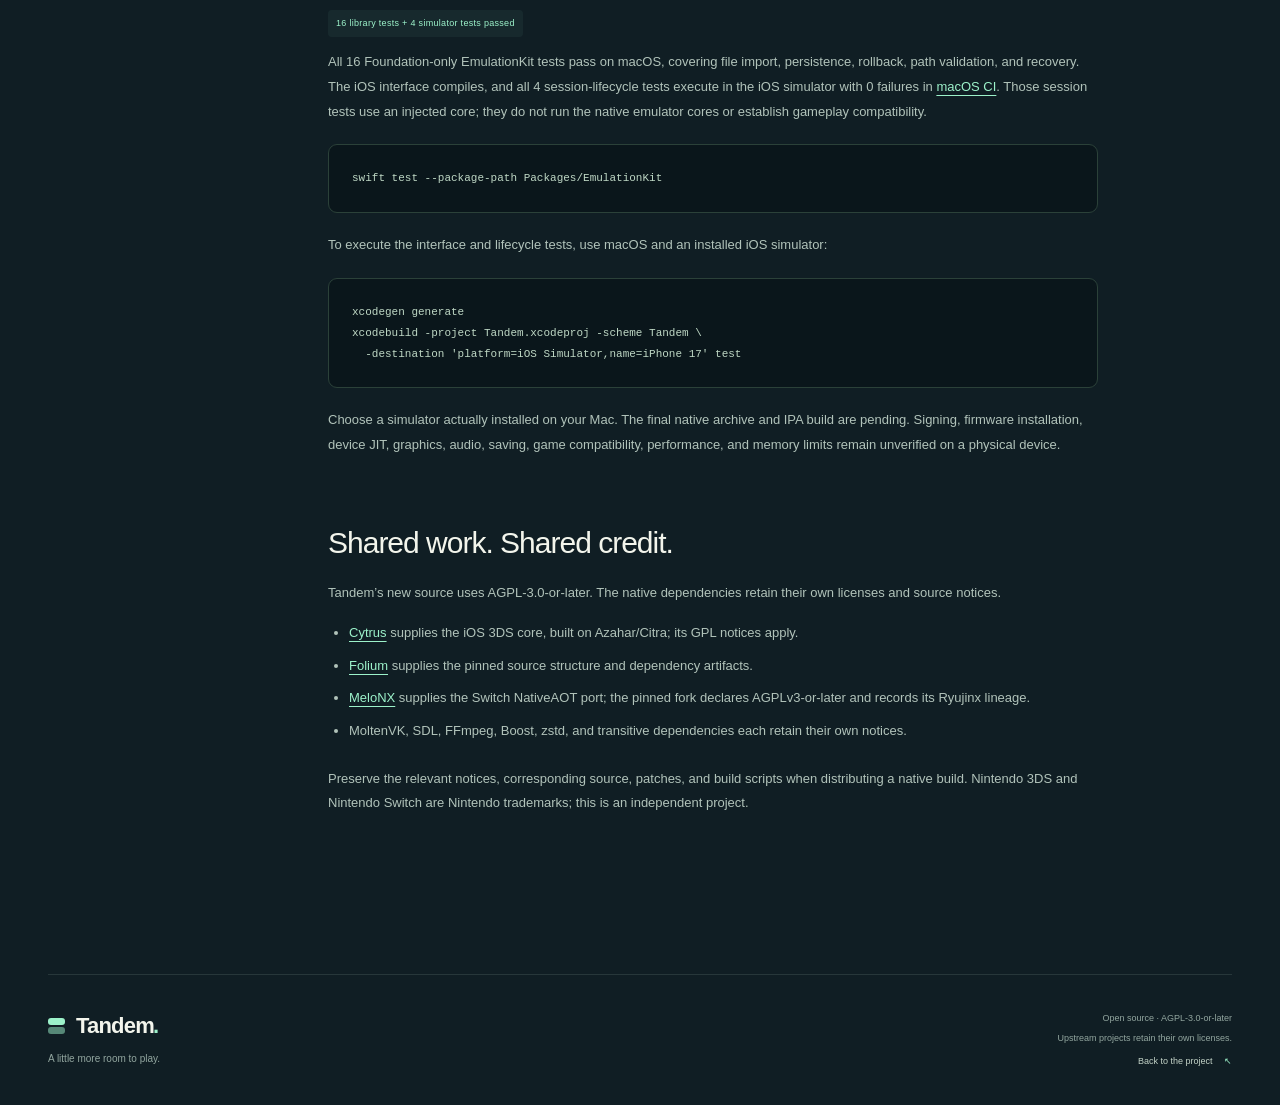
==== commit ea8930ef: "Document verified tests and add native lifecycle regression harness [skip ci]" ====
--- a/site/build.html
+++ b/site/build.html
@@ -18,7 +18,7 @@
     <div class="guide-layout">
       <nav class="guide-toc" aria-label="Build guide contents"><span>In this guide</span><a href="#before-you-start">Before you start</a><a href="#interface">The interface</a><a href="#native-cores">Native cores</a><a href="#device">Signing + your device</a><a href="#system-files">Your game + system files</a><a href="#verification">What is verified</a><a href="#notices">Licenses + source</a></nav>
       <div class="guide-content">
-        <section id="before-you-start"><h2>Before you start</h2><p>Use a Mac with Xcode 26 or later, XcodeGen, Python 3, and Git. The native Switch build also needs .NET 8 and Git LFS. The build scripts prepare pinned graphics headers and native source dependencies.</p><p class="guide-note"><strong>There is no verified, signed IPA release yet.</strong> The app and native cores have not been compiled against an iOS SDK in the development environment. The first Mac and device build may uncover integration issues. This site does not claim playable compatibility or a performance level.</p><p>Clone or download the repository once its source link is available. Run the commands below from the project root.</p></section>
+        <section id="before-you-start"><h2>Before you start</h2><p>Use a Mac with Xcode 26 or later, XcodeGen, Python 3, and Git. The native Switch build also needs .NET 8 and Git LFS. The build scripts prepare pinned graphics headers and native source dependencies.</p><p class="guide-note"><strong>The native archive and IPA build are still pending.</strong> The iOS interface compiles in macOS CI, and all 4 session-lifecycle tests pass in the iOS simulator with 0 failures. No IPA is available. Physical-device execution, game compatibility, and performance remain unverified.</p><p>Clone or download the repository using its source link. Run the commands below from the project root.</p></section>
         <section id="interface"><h2>01 / Build the interface</h2><p>The standard project supports the library and controls without emulator binaries. Settings reports unavailable cores, and gameplay cannot start until native cores are embedded.</p><pre><code>xcodegen generate
 open Tandem.xcodeproj</code></pre><p>Select the <code>Tandem</code> scheme and an installed iOS simulator or device. For a physical device, choose your own development team and a unique bundle identifier.</p></section>
         <section id="native-cores"><h2>02 / Compile an unsigned IPA</h2><p>The native build command prepares both cores, generates the Xcode project, archives for a physical iOS device, and packages an IPA only after a successful compiler and linker run.</p><pre><code>bash scripts/build_ipa.sh --native</code></pre><p>A successful build writes <code>dist/ipa/Tandem-native-unsigned.ipa</code>, a manifest, and a checksum. The app and every embedded native binary must be re-signed for your device before installation. Packaging an unsigned IPA does not grant JIT.</p><p>You can also run the repository’s <strong>Build unsigned IPA</strong> GitHub Actions workflow on its macOS runner. Select <code>native</code> for both cores; <code>interface</code> explicitly contains no emulator binaries. An artifact appears only if the build succeeds.</p><p><a data-repository-file="docs/IPA.md" hidden>IPA build and signing details ↗</a></p><h3>Prepare individual cores</h3><p>For an interactive Xcode build, prepare the pinned Folium/Cytrus source and checked patches, then generate the native project. Graphics headers are prepared by the setup script; <code>TANDEM_VULKAN_INCLUDE</code> can override their location.</p><pre><code>bash scripts/prepare_3ds.sh
@@ -29,9 +29,9 @@
 open TandemNative.xcodeproj</code></pre><p>For both systems, run both preparation scripts and generate with <code>--3ds --switch --generate</code>. The native project retains the <code>Tandem</code> app and scheme.</p><p><a data-repository-file="docs/SWITCH_CORE.md" hidden>Read the full Switch integration guide ↗</a></p></section>
         <section id="device"><h2>03 / Sign, run, and verify</h2><p>Choose your signing team and a physical arm64 iPhone or iPad. Start the development build through Xcode. Switch emulation requires debugger/JIT state and a successful native dual-mapping check; ordinary signing alone does not provide JIT.</p><p>The 3DS adapter uses the CPU interpreter when debugger/JIT state is unavailable. Interpreter performance has not been measured. Switch gameplay is rejected in the simulator.</p><p class="guide-note">A successful build is a milestone, not a compatibility result. Check rendering, audio, input, saves, pause/resume, and memory use on the physical device before sharing a playable-release claim.</p></section>
         <section id="system-files"><h2>Your files stay yours.</h2><p>Use the library’s + button to import supported game files from Files. Tandem copies the selected file into its library and preserves the source. An accepted extension does not prove that a game can boot; the native core decides that.</p><ul><li><strong>3DS:</strong> <code>.3ds</code>, <code>.cci</code>, <code>.cxi</code>, and <code>.3dsx</code>. CIA packages are not direct-boot imports.</li><li><strong>Switch:</strong> <code>.nro</code>, <code>.nso</code>, <code>.xci</code>, and <code>.nsp</code>.</li></ul><p>Import your Switch <code>prod.keys</code> in Settings. When the Switch core is embedded, Settings can install your firmware ZIP and reports completion after the native installer finishes. The core validates the actual key contents.</p><p>3DS user data belongs in the core’s standard subdirectories under <code>Tandem/System/3DS</code> in the app’s Documents directory. Switch keys, logs, cache, saves, and firmware use its own root under <code>Tandem/System/Switch</code>.</p><p>No ROMs, keys, or firmware are included or downloaded by this project. Use your own games and required console data.</p></section>
-        <section id="verification"><h2>What is verified?</h2><p><span class="status-pill">Tested foundation</span></p><p>The Foundation-only EmulationKit library passes its file-import, persistence, rollback, path-validation, and recovery tests on Linux. Swift syntax and setup-script checks have also been performed. Those checks do not validate Apple framework APIs or native gameplay.</p><pre><code>swift test --package-path Packages/EmulationKit</code></pre><p>The interface and lifecycle test bundle needs macOS and an iOS simulator:</p><pre><code>xcodegen generate
+        <section id="verification"><h2>What is verified?</h2><p><span class="status-pill">16 library tests + 4 simulator tests passed</span></p><p>All 16 Foundation-only EmulationKit tests pass on macOS, covering file import, persistence, rollback, path validation, and recovery. The iOS interface compiles, and all 4 session-lifecycle tests execute in the iOS simulator with 0 failures in <a href="https://github.com/coldlee-en/Tandem/actions/runs/40408625904">macOS CI</a>. Those session tests use an injected core; they do not run the native emulator cores or establish gameplay compatibility.</p><pre><code>swift test --package-path Packages/EmulationKit</code></pre><p>To execute the interface and lifecycle tests, use macOS and an installed iOS simulator:</p><pre><code>xcodegen generate
 xcodebuild -project Tandem.xcodeproj -scheme Tandem \
-  -destination 'platform=iOS Simulator,name=iPhone 17' test</code></pre><p>Choose a simulator actually installed on your Mac. iOS compilation, native linking, signing, firmware installation, device JIT, graphics, audio, saving, game compatibility, performance, and memory limits remain unverified.</p><p><a data-repository-file="docs/DEVICE_TESTING.md" hidden>Physical-device acceptance checks ↗</a></p></section>
+  -destination 'platform=iOS Simulator,name=iPhone 17' test</code></pre><p>Choose a simulator actually installed on your Mac. The final native archive and IPA build are pending. Signing, firmware installation, device JIT, graphics, audio, saving, game compatibility, performance, and memory limits remain unverified on a physical device.</p><p><a data-repository-file="docs/DEVICE_TESTING.md" hidden>Physical-device acceptance checks ↗</a></p></section>
         <section id="notices"><h2>Shared work. Shared credit.</h2><p>Tandem’s new source uses AGPL-3.0-or-later. The native dependencies retain their own licenses and source notices.</p><ul><li><a href="https://github.com/folium-app/Cytrus">Cytrus</a> supplies the iOS 3DS core, built on Azahar/Citra; its GPL notices apply.</li><li><a href="https://github.com/folium-app/Folium">Folium</a> supplies the pinned source structure and dependency artifacts.</li><li><a href="https://github.com/AzureDominus/melonx">MeloNX</a> supplies the Switch NativeAOT port; the pinned fork declares AGPLv3-or-later and records its Ryujinx lineage.</li><li>MoltenVK, SDL, FFmpeg, Boost, zstd, and transitive dependencies each retain their own notices.</li></ul><p>Preserve the relevant notices, corresponding source, patches, and build scripts when distributing a native build. Nintendo 3DS and Nintendo Switch are Nintendo trademarks; this is an independent project.</p><p><a data-repository-file="docs/THIRD_PARTY.md" hidden>Complete third-party notes ↗</a></p></section>
       </div>
     </div>
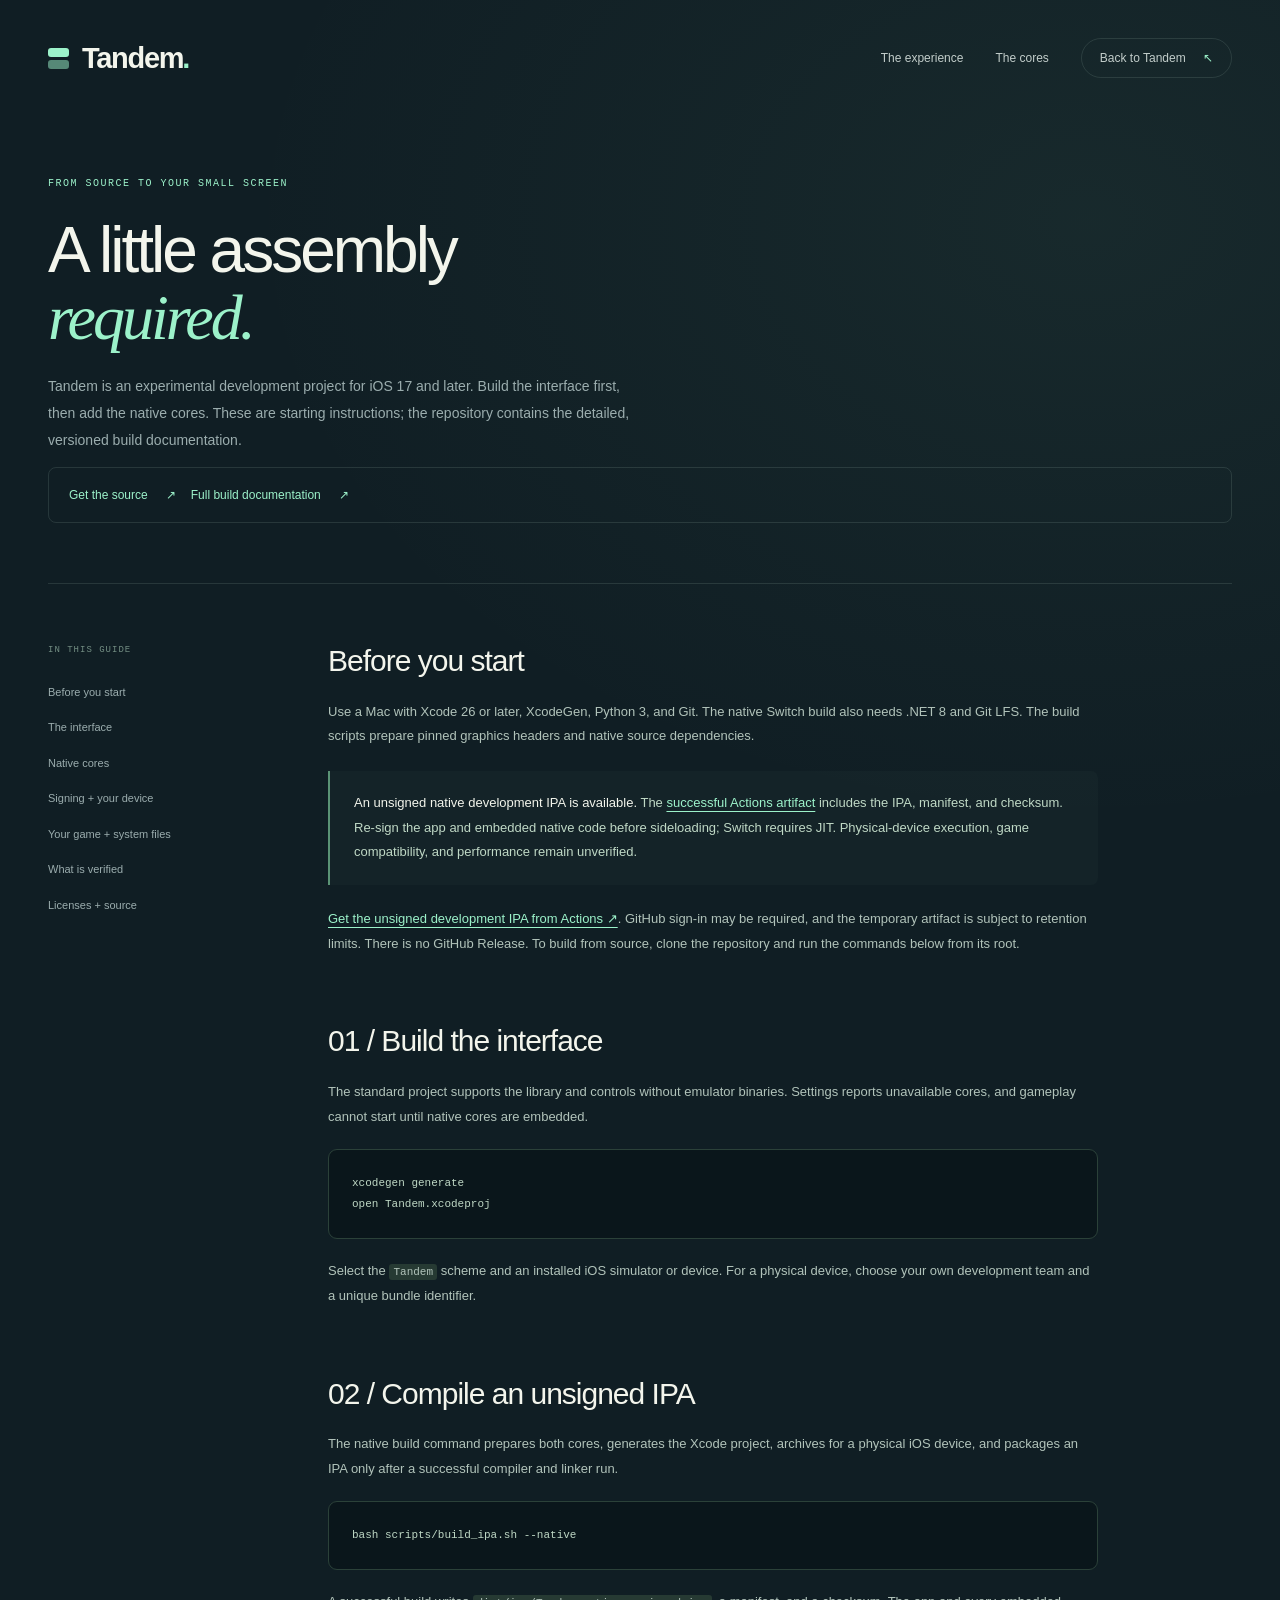
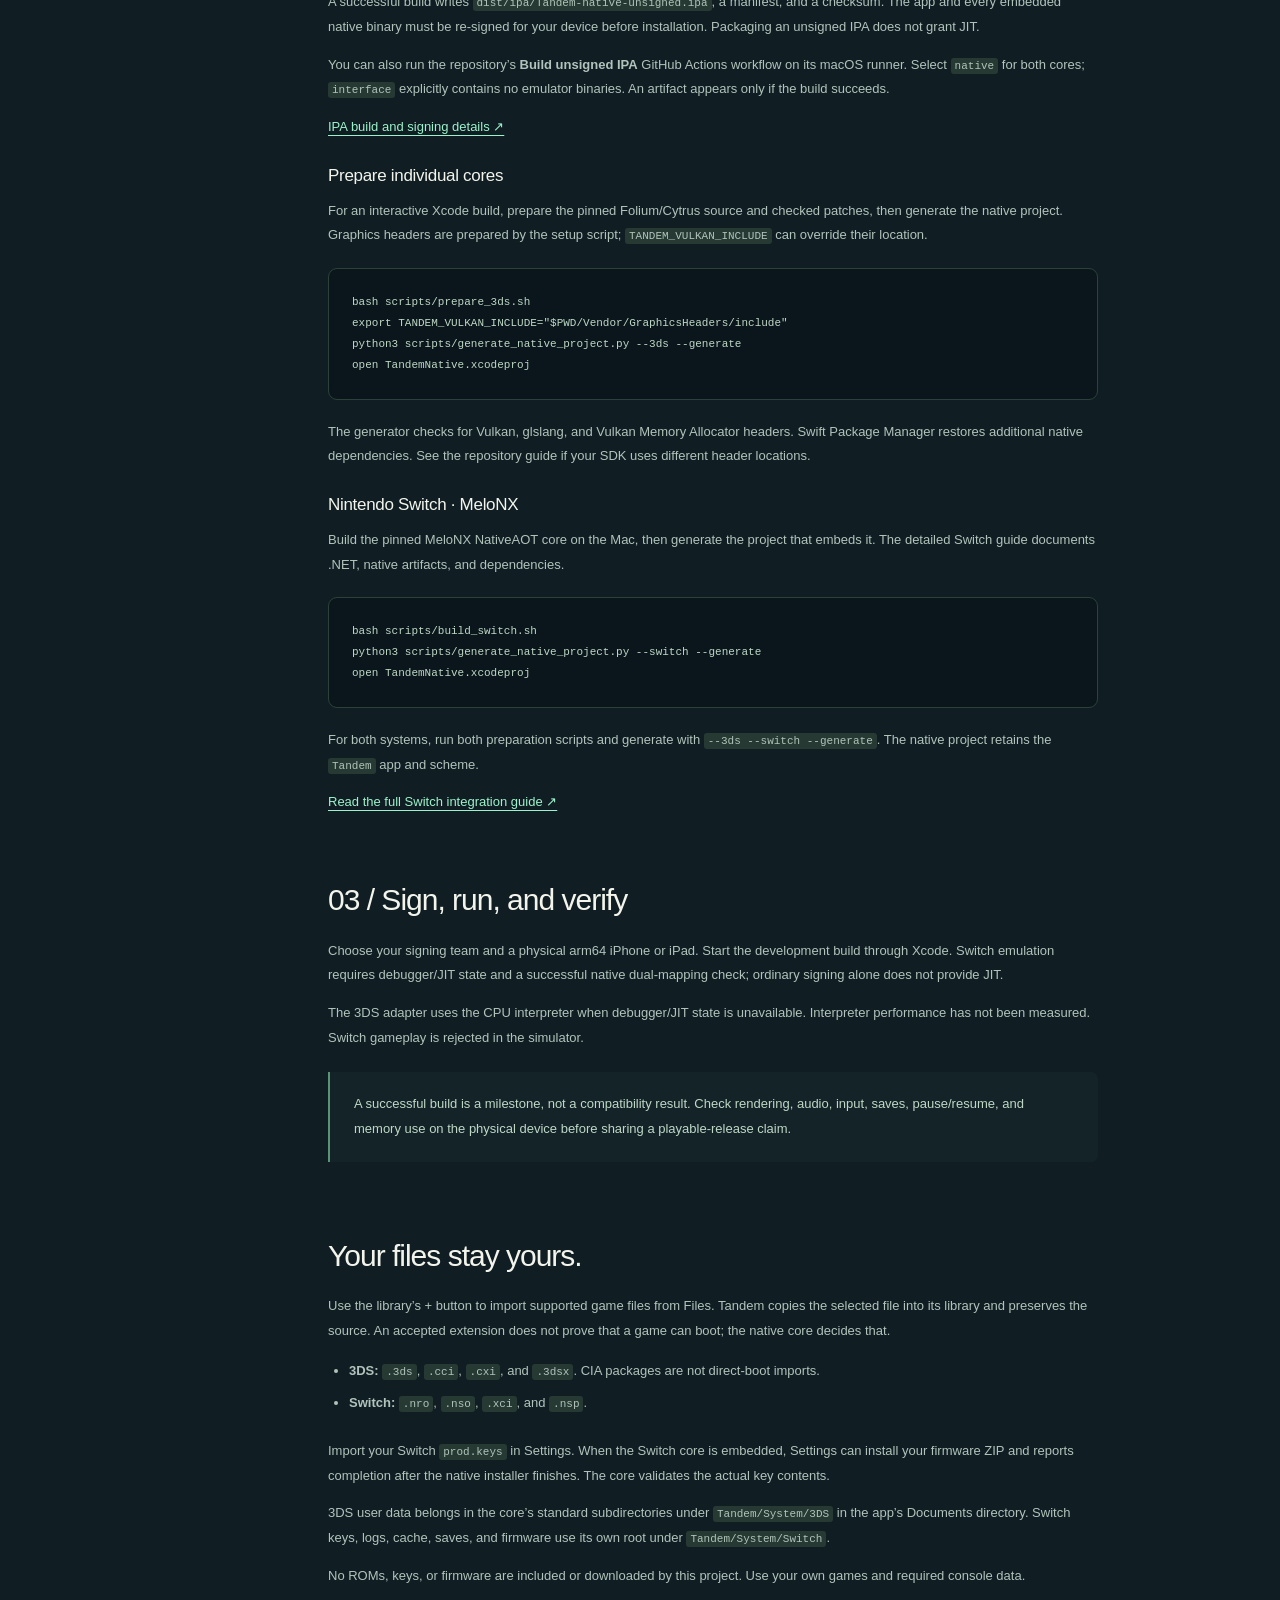
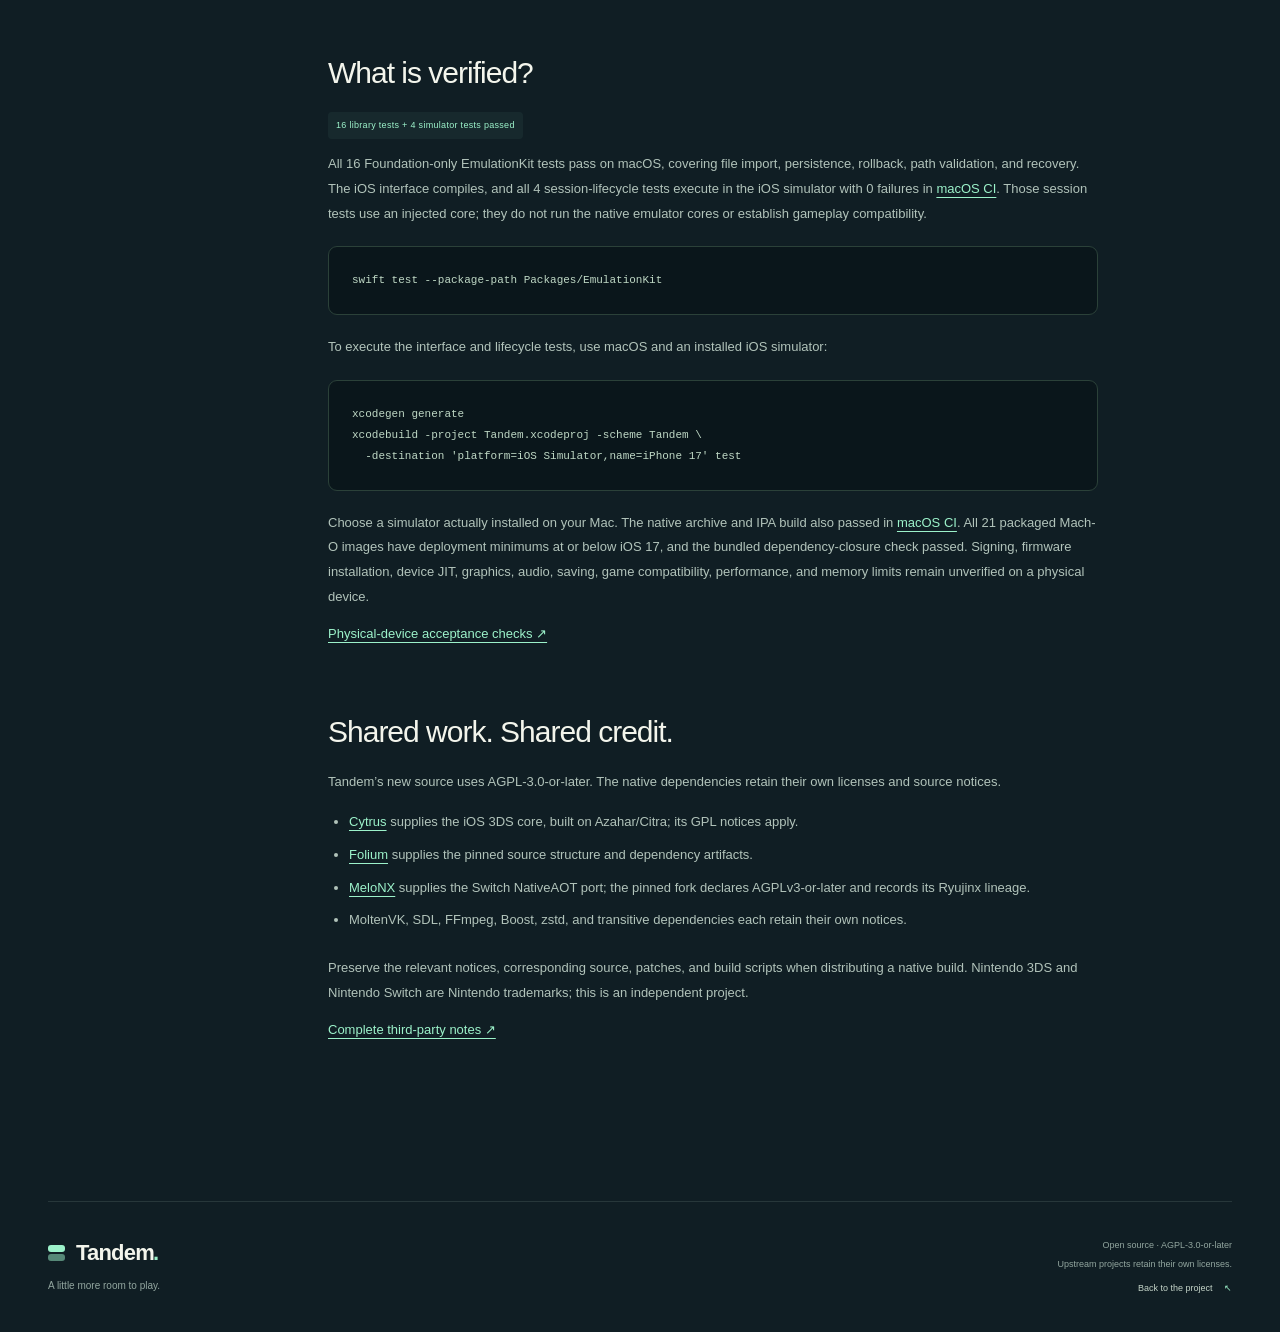
==== commit 8d1db6ad: "Publish verified native IPA download and validation evidence [skip ci]" ====
--- a/site/build.html
+++ b/site/build.html
@@ -18,7 +18,7 @@
     <div class="guide-layout">
       <nav class="guide-toc" aria-label="Build guide contents"><span>In this guide</span><a href="#before-you-start">Before you start</a><a href="#interface">The interface</a><a href="#native-cores">Native cores</a><a href="#device">Signing + your device</a><a href="#system-files">Your game + system files</a><a href="#verification">What is verified</a><a href="#notices">Licenses + source</a></nav>
       <div class="guide-content">
-        <section id="before-you-start"><h2>Before you start</h2><p>Use a Mac with Xcode 26 or later, XcodeGen, Python 3, and Git. The native Switch build also needs .NET 8 and Git LFS. The build scripts prepare pinned graphics headers and native source dependencies.</p><p class="guide-note"><strong>The native archive and IPA build are still pending.</strong> The iOS interface compiles in macOS CI, and all 4 session-lifecycle tests pass in the iOS simulator with 0 failures. No IPA is available. Physical-device execution, game compatibility, and performance remain unverified.</p><p>Clone or download the repository using its source link. Run the commands below from the project root.</p></section>
+        <section id="before-you-start"><h2>Before you start</h2><p>Use a Mac with Xcode 26 or later, XcodeGen, Python 3, and Git. The native Switch build also needs .NET 8 and Git LFS. The build scripts prepare pinned graphics headers and native source dependencies.</p><p class="guide-note"><strong>An unsigned native development IPA is available.</strong> The <a href="https://github.com/coldlee-en/Tandem/actions/runs/40411695317/artifacts/12694770502">successful Actions artifact</a> includes the IPA, manifest, and checksum. Re-sign the app and embedded native code before sideloading; Switch requires JIT. Physical-device execution, game compatibility, and performance remain unverified.</p><p><a href="https://github.com/coldlee-en/Tandem/actions/runs/40411695317/artifacts/12694770502">Get the unsigned development IPA from Actions ↗</a>. GitHub sign-in may be required, and the temporary artifact is subject to retention limits. There is no GitHub Release. To build from source, clone the repository and run the commands below from its root.</p></section>
         <section id="interface"><h2>01 / Build the interface</h2><p>The standard project supports the library and controls without emulator binaries. Settings reports unavailable cores, and gameplay cannot start until native cores are embedded.</p><pre><code>xcodegen generate
 open Tandem.xcodeproj</code></pre><p>Select the <code>Tandem</code> scheme and an installed iOS simulator or device. For a physical device, choose your own development team and a unique bundle identifier.</p></section>
         <section id="native-cores"><h2>02 / Compile an unsigned IPA</h2><p>The native build command prepares both cores, generates the Xcode project, archives for a physical iOS device, and packages an IPA only after a successful compiler and linker run.</p><pre><code>bash scripts/build_ipa.sh --native</code></pre><p>A successful build writes <code>dist/ipa/Tandem-native-unsigned.ipa</code>, a manifest, and a checksum. The app and every embedded native binary must be re-signed for your device before installation. Packaging an unsigned IPA does not grant JIT.</p><p>You can also run the repository’s <strong>Build unsigned IPA</strong> GitHub Actions workflow on its macOS runner. Select <code>native</code> for both cores; <code>interface</code> explicitly contains no emulator binaries. An artifact appears only if the build succeeds.</p><p><a data-repository-file="docs/IPA.md" hidden>IPA build and signing details ↗</a></p><h3>Prepare individual cores</h3><p>For an interactive Xcode build, prepare the pinned Folium/Cytrus source and checked patches, then generate the native project. Graphics headers are prepared by the setup script; <code>TANDEM_VULKAN_INCLUDE</code> can override their location.</p><pre><code>bash scripts/prepare_3ds.sh
@@ -29,9 +29,9 @@
 open TandemNative.xcodeproj</code></pre><p>For both systems, run both preparation scripts and generate with <code>--3ds --switch --generate</code>. The native project retains the <code>Tandem</code> app and scheme.</p><p><a data-repository-file="docs/SWITCH_CORE.md" hidden>Read the full Switch integration guide ↗</a></p></section>
         <section id="device"><h2>03 / Sign, run, and verify</h2><p>Choose your signing team and a physical arm64 iPhone or iPad. Start the development build through Xcode. Switch emulation requires debugger/JIT state and a successful native dual-mapping check; ordinary signing alone does not provide JIT.</p><p>The 3DS adapter uses the CPU interpreter when debugger/JIT state is unavailable. Interpreter performance has not been measured. Switch gameplay is rejected in the simulator.</p><p class="guide-note">A successful build is a milestone, not a compatibility result. Check rendering, audio, input, saves, pause/resume, and memory use on the physical device before sharing a playable-release claim.</p></section>
         <section id="system-files"><h2>Your files stay yours.</h2><p>Use the library’s + button to import supported game files from Files. Tandem copies the selected file into its library and preserves the source. An accepted extension does not prove that a game can boot; the native core decides that.</p><ul><li><strong>3DS:</strong> <code>.3ds</code>, <code>.cci</code>, <code>.cxi</code>, and <code>.3dsx</code>. CIA packages are not direct-boot imports.</li><li><strong>Switch:</strong> <code>.nro</code>, <code>.nso</code>, <code>.xci</code>, and <code>.nsp</code>.</li></ul><p>Import your Switch <code>prod.keys</code> in Settings. When the Switch core is embedded, Settings can install your firmware ZIP and reports completion after the native installer finishes. The core validates the actual key contents.</p><p>3DS user data belongs in the core’s standard subdirectories under <code>Tandem/System/3DS</code> in the app’s Documents directory. Switch keys, logs, cache, saves, and firmware use its own root under <code>Tandem/System/Switch</code>.</p><p>No ROMs, keys, or firmware are included or downloaded by this project. Use your own games and required console data.</p></section>
-        <section id="verification"><h2>What is verified?</h2><p><span class="status-pill">16 library tests + 4 simulator tests passed</span></p><p>All 16 Foundation-only EmulationKit tests pass on macOS, covering file import, persistence, rollback, path validation, and recovery. The iOS interface compiles, and all 4 session-lifecycle tests execute in the iOS simulator with 0 failures in <a href="https://github.com/coldlee-en/Tandem/actions/runs/40408625904">macOS CI</a>. Those session tests use an injected core; they do not run the native emulator cores or establish gameplay compatibility.</p><pre><code>swift test --package-path Packages/EmulationKit</code></pre><p>To execute the interface and lifecycle tests, use macOS and an installed iOS simulator:</p><pre><code>xcodegen generate
+        <section id="verification"><h2>What is verified?</h2><p><span class="status-pill">16 library tests + 4 simulator tests passed</span></p><p>All 16 Foundation-only EmulationKit tests pass on macOS, covering file import, persistence, rollback, path validation, and recovery. The iOS interface compiles, and all 4 session-lifecycle tests execute in the iOS simulator with 0 failures in <a href="https://github.com/coldlee-en/Tandem/actions/runs/40411690350">macOS CI</a>. Those session tests use an injected core; they do not run the native emulator cores or establish gameplay compatibility.</p><pre><code>swift test --package-path Packages/EmulationKit</code></pre><p>To execute the interface and lifecycle tests, use macOS and an installed iOS simulator:</p><pre><code>xcodegen generate
 xcodebuild -project Tandem.xcodeproj -scheme Tandem \
-  -destination 'platform=iOS Simulator,name=iPhone 17' test</code></pre><p>Choose a simulator actually installed on your Mac. The final native archive and IPA build are pending. Signing, firmware installation, device JIT, graphics, audio, saving, game compatibility, performance, and memory limits remain unverified on a physical device.</p><p><a data-repository-file="docs/DEVICE_TESTING.md" hidden>Physical-device acceptance checks ↗</a></p></section>
+  -destination 'platform=iOS Simulator,name=iPhone 17' test</code></pre><p>Choose a simulator actually installed on your Mac. The native archive and IPA build also passed in <a href="https://github.com/coldlee-en/Tandem/actions/runs/40411695317">macOS CI</a>. All 21 packaged Mach-O images have deployment minimums at or below iOS 17, and the bundled dependency-closure check passed. Signing, firmware installation, device JIT, graphics, audio, saving, game compatibility, performance, and memory limits remain unverified on a physical device.</p><p><a data-repository-file="docs/DEVICE_TESTING.md" hidden>Physical-device acceptance checks ↗</a></p></section>
         <section id="notices"><h2>Shared work. Shared credit.</h2><p>Tandem’s new source uses AGPL-3.0-or-later. The native dependencies retain their own licenses and source notices.</p><ul><li><a href="https://github.com/folium-app/Cytrus">Cytrus</a> supplies the iOS 3DS core, built on Azahar/Citra; its GPL notices apply.</li><li><a href="https://github.com/folium-app/Folium">Folium</a> supplies the pinned source structure and dependency artifacts.</li><li><a href="https://github.com/AzureDominus/melonx">MeloNX</a> supplies the Switch NativeAOT port; the pinned fork declares AGPLv3-or-later and records its Ryujinx lineage.</li><li>MoltenVK, SDL, FFmpeg, Boost, zstd, and transitive dependencies each retain their own notices.</li></ul><p>Preserve the relevant notices, corresponding source, patches, and build scripts when distributing a native build. Nintendo 3DS and Nintendo Switch are Nintendo trademarks; this is an independent project.</p><p><a data-repository-file="docs/THIRD_PARTY.md" hidden>Complete third-party notes ↗</a></p></section>
       </div>
     </div>
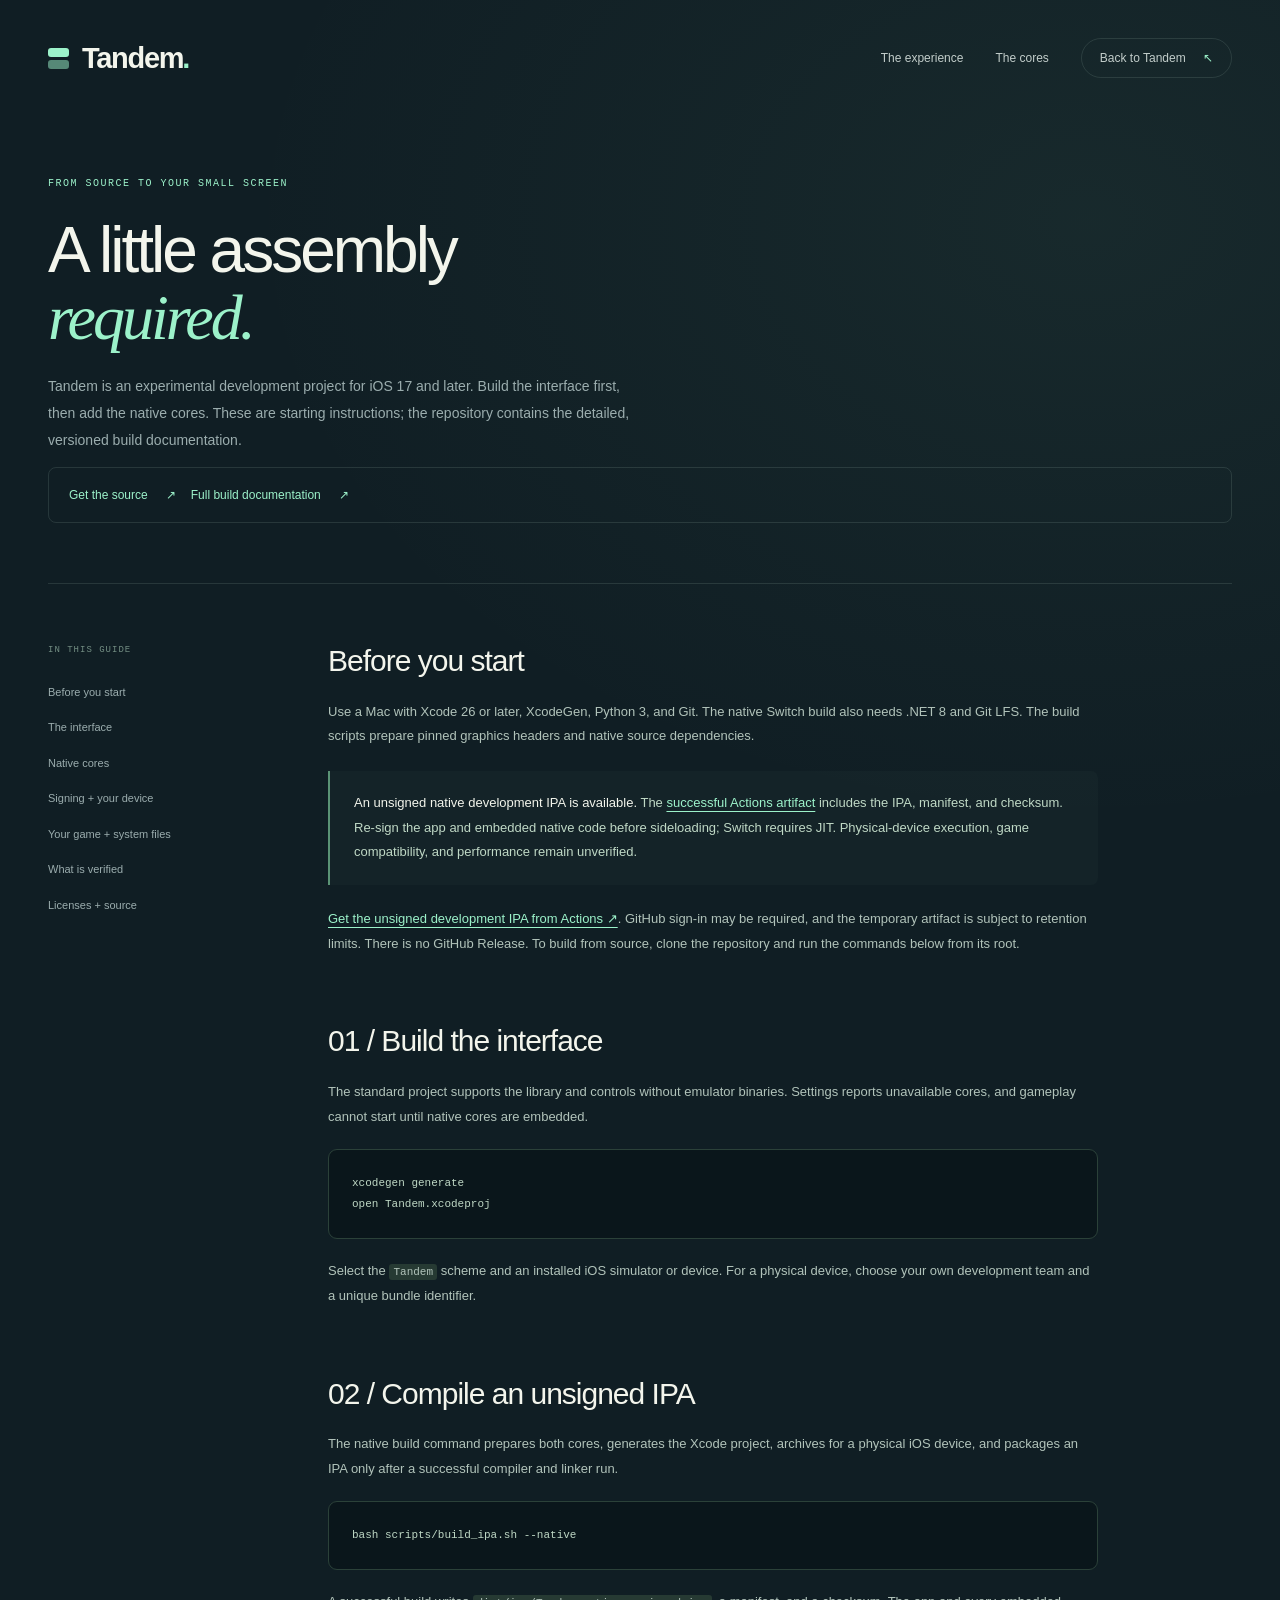
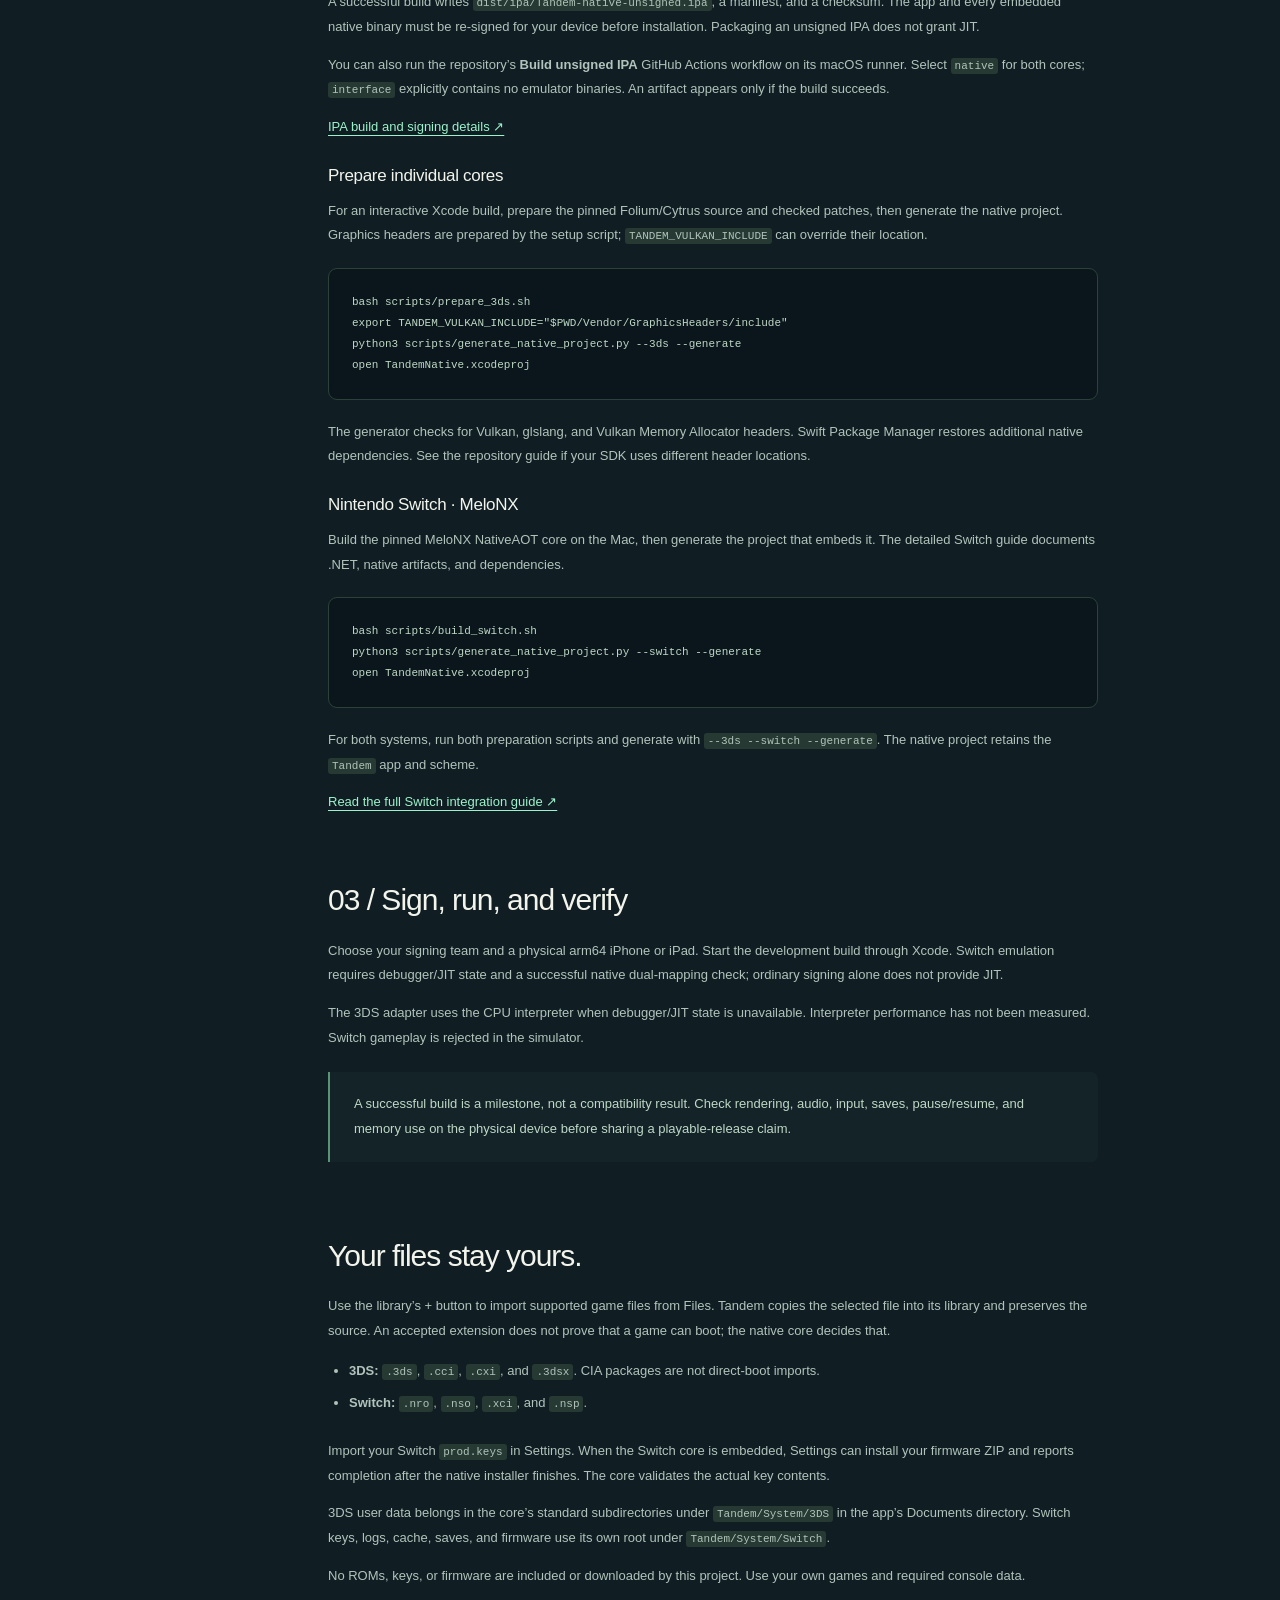
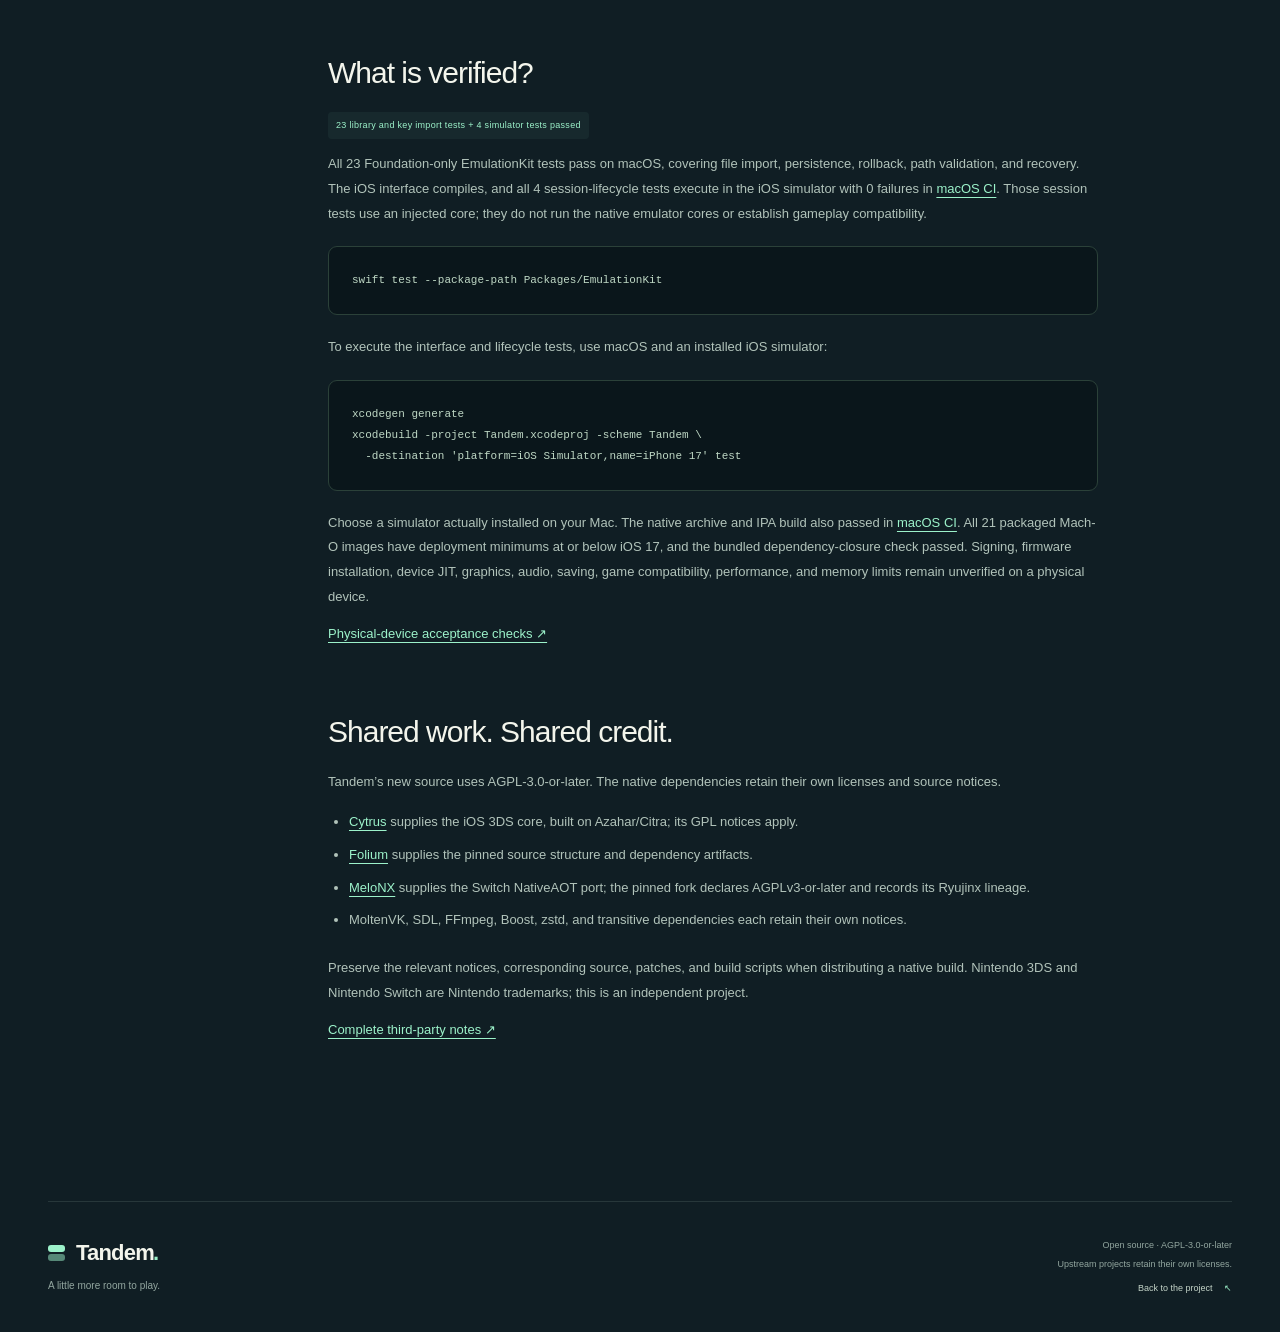
==== commit 6da56072: "Document encrypted 3DS setup and verified 0.1.1 build [skip ci]" ====
--- a/site/build.html
+++ b/site/build.html
@@ -18,7 +18,7 @@
     <div class="guide-layout">
       <nav class="guide-toc" aria-label="Build guide contents"><span>In this guide</span><a href="#before-you-start">Before you start</a><a href="#interface">The interface</a><a href="#native-cores">Native cores</a><a href="#device">Signing + your device</a><a href="#system-files">Your game + system files</a><a href="#verification">What is verified</a><a href="#notices">Licenses + source</a></nav>
       <div class="guide-content">
-        <section id="before-you-start"><h2>Before you start</h2><p>Use a Mac with Xcode 26 or later, XcodeGen, Python 3, and Git. The native Switch build also needs .NET 8 and Git LFS. The build scripts prepare pinned graphics headers and native source dependencies.</p><p class="guide-note"><strong>An unsigned native development IPA is available.</strong> The <a href="https://github.com/coldlee-en/Tandem/actions/runs/40411695317/artifacts/12694770502">successful Actions artifact</a> includes the IPA, manifest, and checksum. Re-sign the app and embedded native code before sideloading; Switch requires JIT. Physical-device execution, game compatibility, and performance remain unverified.</p><p><a href="https://github.com/coldlee-en/Tandem/actions/runs/40411695317/artifacts/12694770502">Get the unsigned development IPA from Actions ↗</a>. GitHub sign-in may be required, and the temporary artifact is subject to retention limits. There is no GitHub Release. To build from source, clone the repository and run the commands below from its root.</p></section>
+        <section id="before-you-start"><h2>Before you start</h2><p>Use a Mac with Xcode 26 or later, XcodeGen, Python 3, and Git. The native Switch build also needs .NET 8 and Git LFS. The build scripts prepare pinned graphics headers and native source dependencies.</p><p class="guide-note"><strong>An unsigned native development IPA is available.</strong> The <a href="https://github.com/coldlee-en/Tandem/actions/runs/40418548887/artifacts/12696757979">successful Actions artifact</a> includes the IPA, manifest, and checksum. Re-sign the app and embedded native code before sideloading; Switch requires JIT. Physical-device execution, game compatibility, and performance remain unverified.</p><p><a href="https://github.com/coldlee-en/Tandem/actions/runs/40418548887/artifacts/12696757979">Get the unsigned development IPA from Actions ↗</a>. GitHub sign-in may be required, and the temporary artifact is subject to retention limits. There is no GitHub Release. To build from source, clone the repository and run the commands below from its root.</p></section>
         <section id="interface"><h2>01 / Build the interface</h2><p>The standard project supports the library and controls without emulator binaries. Settings reports unavailable cores, and gameplay cannot start until native cores are embedded.</p><pre><code>xcodegen generate
 open Tandem.xcodeproj</code></pre><p>Select the <code>Tandem</code> scheme and an installed iOS simulator or device. For a physical device, choose your own development team and a unique bundle identifier.</p></section>
         <section id="native-cores"><h2>02 / Compile an unsigned IPA</h2><p>The native build command prepares both cores, generates the Xcode project, archives for a physical iOS device, and packages an IPA only after a successful compiler and linker run.</p><pre><code>bash scripts/build_ipa.sh --native</code></pre><p>A successful build writes <code>dist/ipa/Tandem-native-unsigned.ipa</code>, a manifest, and a checksum. The app and every embedded native binary must be re-signed for your device before installation. Packaging an unsigned IPA does not grant JIT.</p><p>You can also run the repository’s <strong>Build unsigned IPA</strong> GitHub Actions workflow on its macOS runner. Select <code>native</code> for both cores; <code>interface</code> explicitly contains no emulator binaries. An artifact appears only if the build succeeds.</p><p><a data-repository-file="docs/IPA.md" hidden>IPA build and signing details ↗</a></p><h3>Prepare individual cores</h3><p>For an interactive Xcode build, prepare the pinned Folium/Cytrus source and checked patches, then generate the native project. Graphics headers are prepared by the setup script; <code>TANDEM_VULKAN_INCLUDE</code> can override their location.</p><pre><code>bash scripts/prepare_3ds.sh
@@ -29,9 +29,9 @@
 open TandemNative.xcodeproj</code></pre><p>For both systems, run both preparation scripts and generate with <code>--3ds --switch --generate</code>. The native project retains the <code>Tandem</code> app and scheme.</p><p><a data-repository-file="docs/SWITCH_CORE.md" hidden>Read the full Switch integration guide ↗</a></p></section>
         <section id="device"><h2>03 / Sign, run, and verify</h2><p>Choose your signing team and a physical arm64 iPhone or iPad. Start the development build through Xcode. Switch emulation requires debugger/JIT state and a successful native dual-mapping check; ordinary signing alone does not provide JIT.</p><p>The 3DS adapter uses the CPU interpreter when debugger/JIT state is unavailable. Interpreter performance has not been measured. Switch gameplay is rejected in the simulator.</p><p class="guide-note">A successful build is a milestone, not a compatibility result. Check rendering, audio, input, saves, pause/resume, and memory use on the physical device before sharing a playable-release claim.</p></section>
         <section id="system-files"><h2>Your files stay yours.</h2><p>Use the library’s + button to import supported game files from Files. Tandem copies the selected file into its library and preserves the source. An accepted extension does not prove that a game can boot; the native core decides that.</p><ul><li><strong>3DS:</strong> <code>.3ds</code>, <code>.cci</code>, <code>.cxi</code>, and <code>.3dsx</code>. CIA packages are not direct-boot imports.</li><li><strong>Switch:</strong> <code>.nro</code>, <code>.nso</code>, <code>.xci</code>, and <code>.nsp</code>.</li></ul><p>Import your Switch <code>prod.keys</code> in Settings. When the Switch core is embedded, Settings can install your firmware ZIP and reports completion after the native installer finishes. The core validates the actual key contents.</p><p>3DS user data belongs in the core’s standard subdirectories under <code>Tandem/System/3DS</code> in the app’s Documents directory. Switch keys, logs, cache, saves, and firmware use its own root under <code>Tandem/System/Switch</code>.</p><p>No ROMs, keys, or firmware are included or downloaded by this project. Use your own games and required console data.</p></section>
-        <section id="verification"><h2>What is verified?</h2><p><span class="status-pill">16 library tests + 4 simulator tests passed</span></p><p>All 16 Foundation-only EmulationKit tests pass on macOS, covering file import, persistence, rollback, path validation, and recovery. The iOS interface compiles, and all 4 session-lifecycle tests execute in the iOS simulator with 0 failures in <a href="https://github.com/coldlee-en/Tandem/actions/runs/40411690350">macOS CI</a>. Those session tests use an injected core; they do not run the native emulator cores or establish gameplay compatibility.</p><pre><code>swift test --package-path Packages/EmulationKit</code></pre><p>To execute the interface and lifecycle tests, use macOS and an installed iOS simulator:</p><pre><code>xcodegen generate
+        <section id="verification"><h2>What is verified?</h2><p><span class="status-pill">23 library and key import tests + 4 simulator tests passed</span></p><p>All 23 Foundation-only EmulationKit tests pass on macOS, covering file import, persistence, rollback, path validation, and recovery. The iOS interface compiles, and all 4 session-lifecycle tests execute in the iOS simulator with 0 failures in <a href="https://github.com/coldlee-en/Tandem/actions/runs/40418548684">macOS CI</a>. Those session tests use an injected core; they do not run the native emulator cores or establish gameplay compatibility.</p><pre><code>swift test --package-path Packages/EmulationKit</code></pre><p>To execute the interface and lifecycle tests, use macOS and an installed iOS simulator:</p><pre><code>xcodegen generate
 xcodebuild -project Tandem.xcodeproj -scheme Tandem \
-  -destination 'platform=iOS Simulator,name=iPhone 17' test</code></pre><p>Choose a simulator actually installed on your Mac. The native archive and IPA build also passed in <a href="https://github.com/coldlee-en/Tandem/actions/runs/40411695317">macOS CI</a>. All 21 packaged Mach-O images have deployment minimums at or below iOS 17, and the bundled dependency-closure check passed. Signing, firmware installation, device JIT, graphics, audio, saving, game compatibility, performance, and memory limits remain unverified on a physical device.</p><p><a data-repository-file="docs/DEVICE_TESTING.md" hidden>Physical-device acceptance checks ↗</a></p></section>
+  -destination 'platform=iOS Simulator,name=iPhone 17' test</code></pre><p>Choose a simulator actually installed on your Mac. The native archive and IPA build also passed in <a href="https://github.com/coldlee-en/Tandem/actions/runs/40418548887">macOS CI</a>. All 21 packaged Mach-O images have deployment minimums at or below iOS 17, and the bundled dependency-closure check passed. Signing, firmware installation, device JIT, graphics, audio, saving, game compatibility, performance, and memory limits remain unverified on a physical device.</p><p><a data-repository-file="docs/DEVICE_TESTING.md" hidden>Physical-device acceptance checks ↗</a></p></section>
         <section id="notices"><h2>Shared work. Shared credit.</h2><p>Tandem’s new source uses AGPL-3.0-or-later. The native dependencies retain their own licenses and source notices.</p><ul><li><a href="https://github.com/folium-app/Cytrus">Cytrus</a> supplies the iOS 3DS core, built on Azahar/Citra; its GPL notices apply.</li><li><a href="https://github.com/folium-app/Folium">Folium</a> supplies the pinned source structure and dependency artifacts.</li><li><a href="https://github.com/AzureDominus/melonx">MeloNX</a> supplies the Switch NativeAOT port; the pinned fork declares AGPLv3-or-later and records its Ryujinx lineage.</li><li>MoltenVK, SDL, FFmpeg, Boost, zstd, and transitive dependencies each retain their own notices.</li></ul><p>Preserve the relevant notices, corresponding source, patches, and build scripts when distributing a native build. Nintendo 3DS and Nintendo Switch are Nintendo trademarks; this is an independent project.</p><p><a data-repository-file="docs/THIRD_PARTY.md" hidden>Complete third-party notes ↗</a></p></section>
       </div>
     </div>
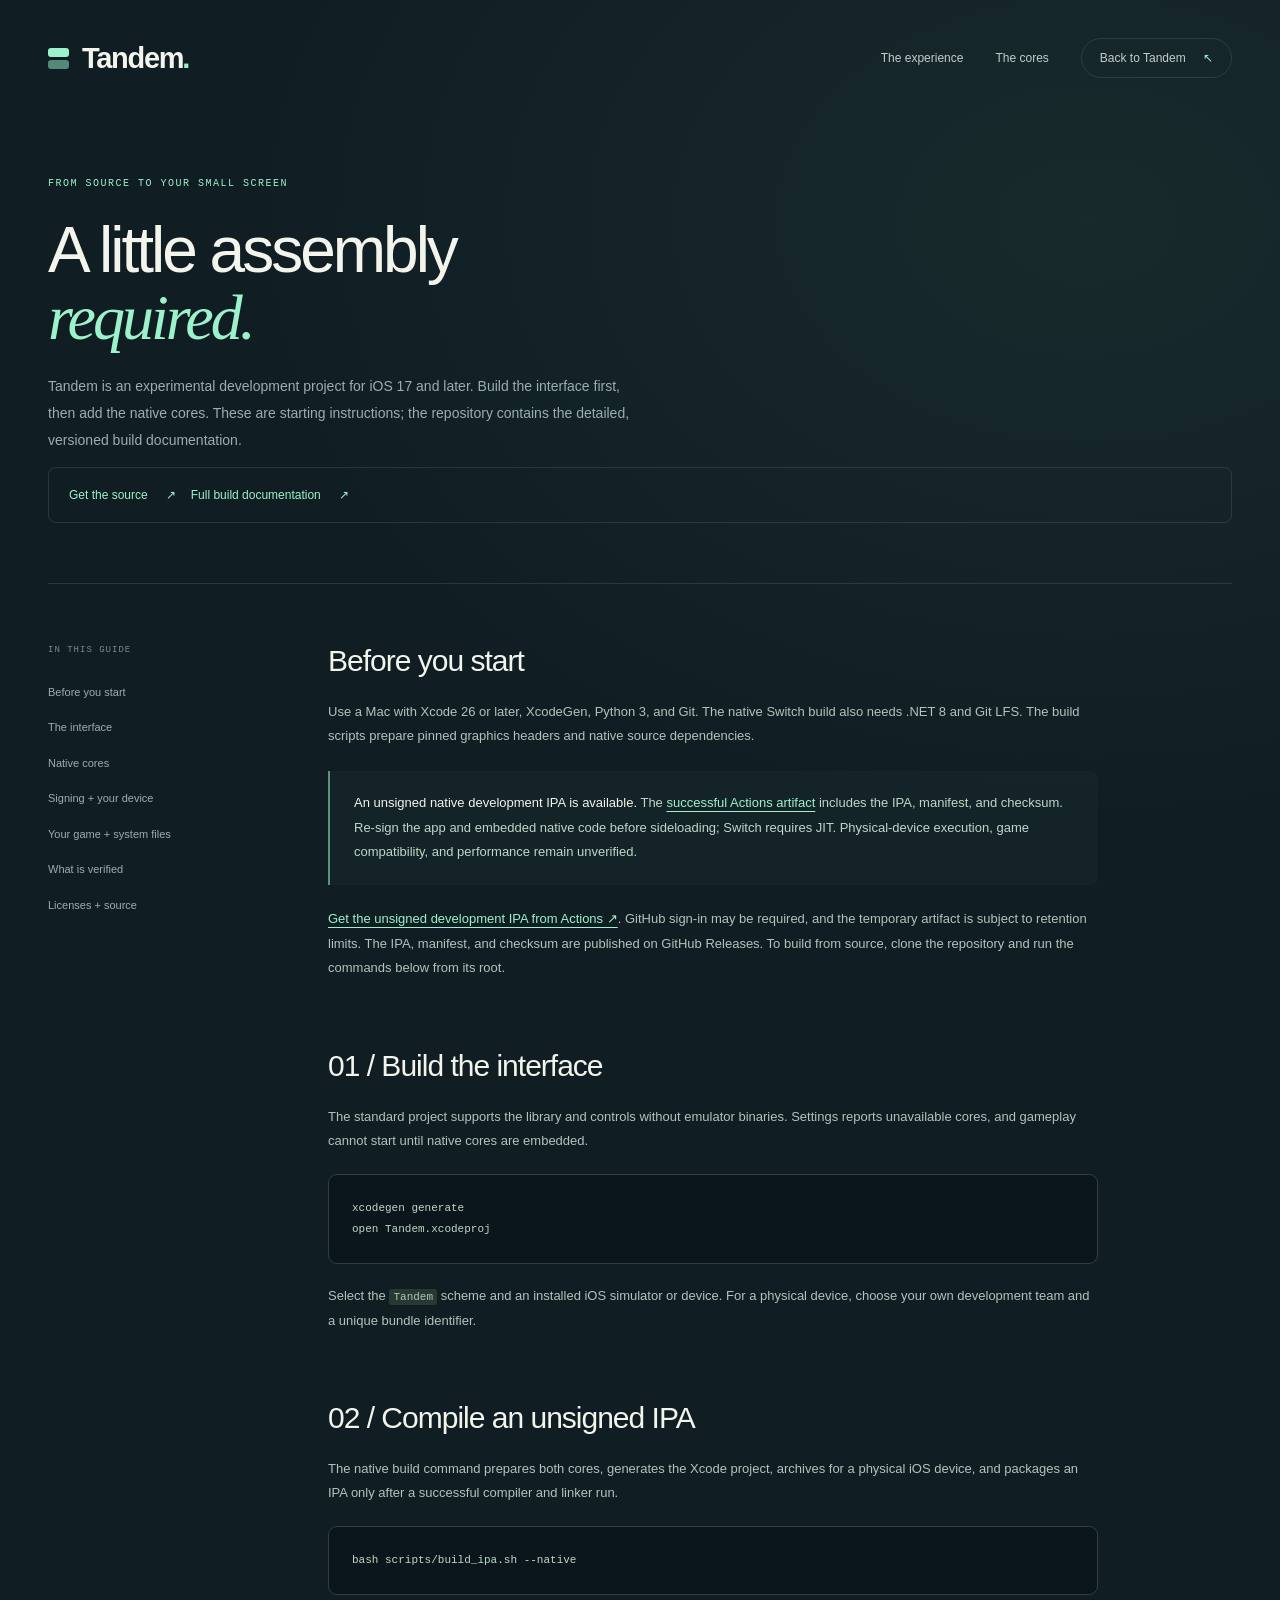
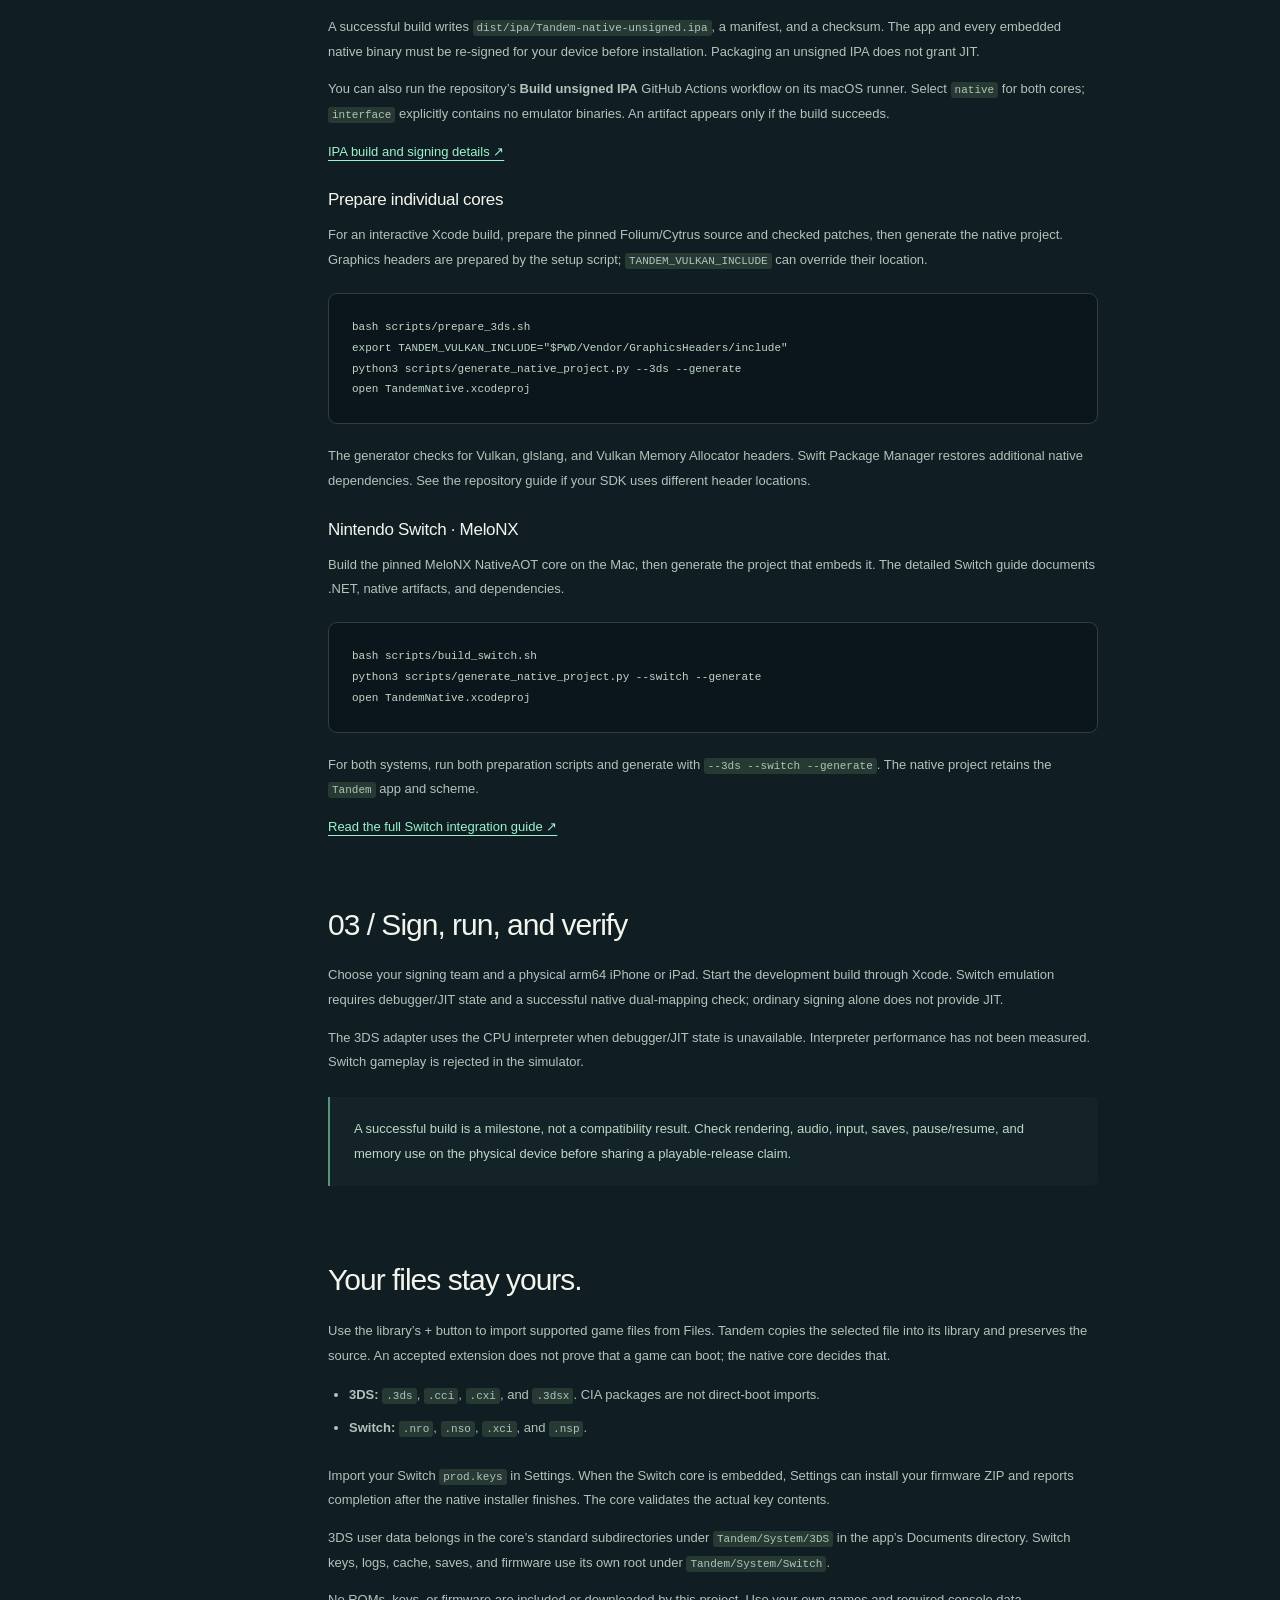
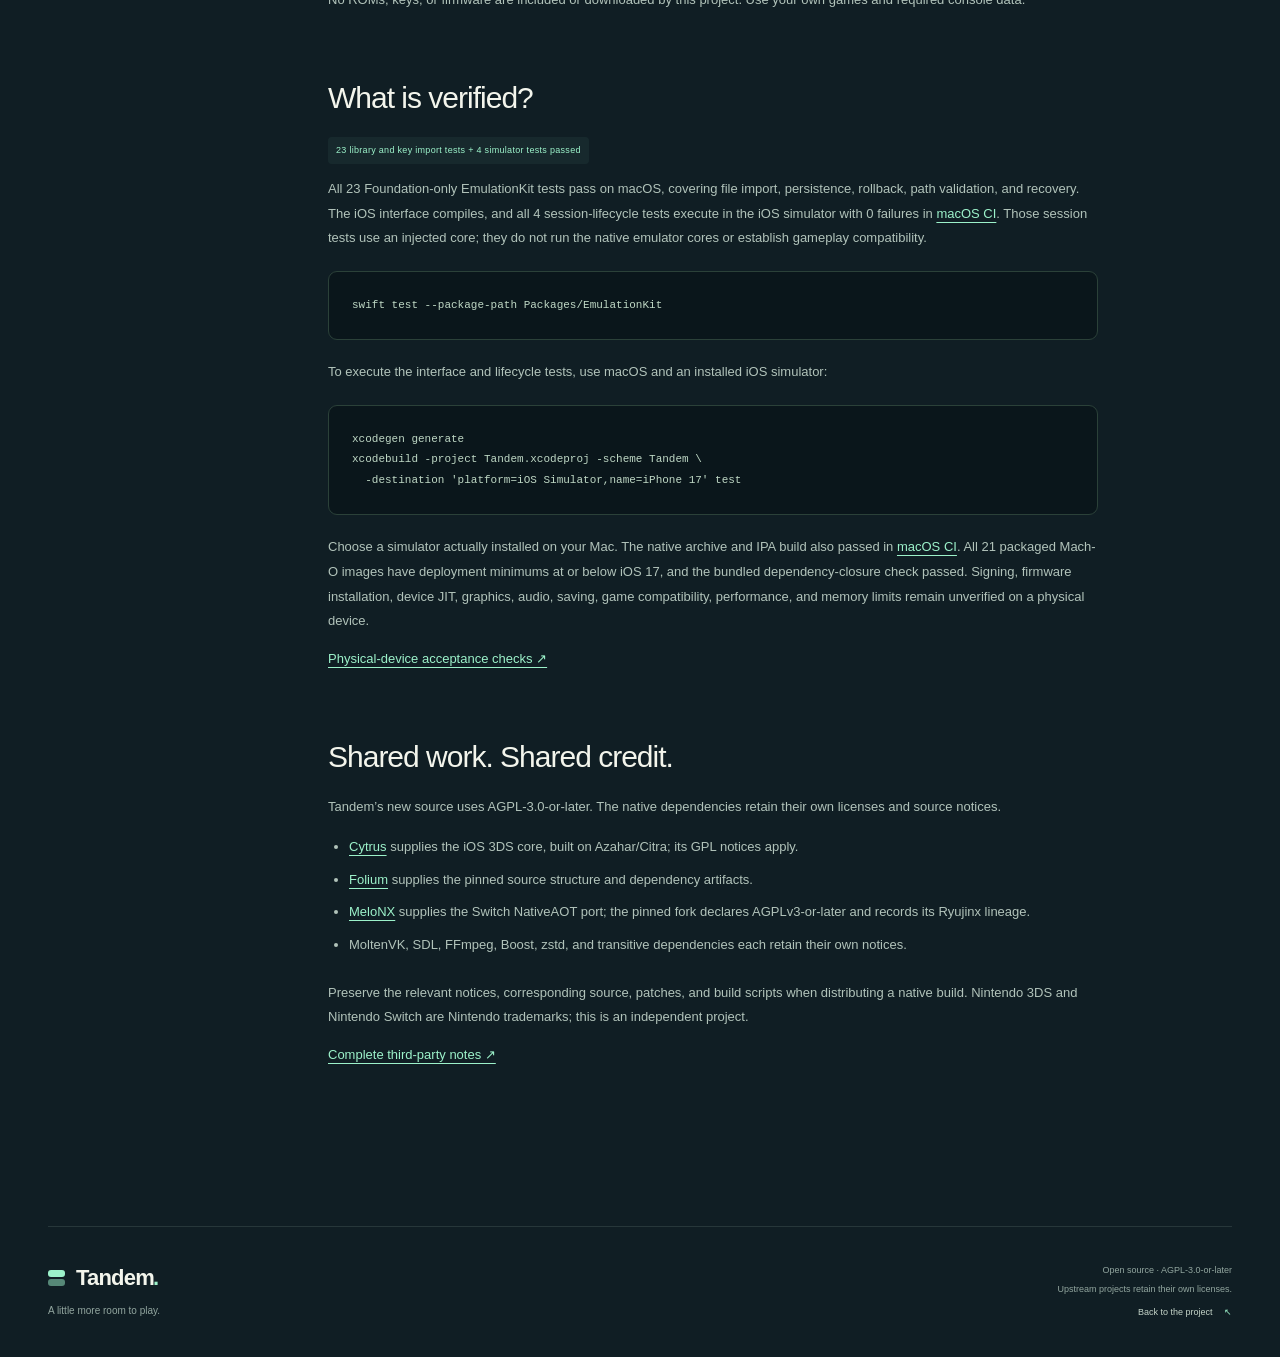
==== commit c825fd56: "Reserve native version tags and link the published 0.1.1 release [skip ci]" ====
--- a/site/build.html
+++ b/site/build.html
@@ -18,7 +18,7 @@
     <div class="guide-layout">
       <nav class="guide-toc" aria-label="Build guide contents"><span>In this guide</span><a href="#before-you-start">Before you start</a><a href="#interface">The interface</a><a href="#native-cores">Native cores</a><a href="#device">Signing + your device</a><a href="#system-files">Your game + system files</a><a href="#verification">What is verified</a><a href="#notices">Licenses + source</a></nav>
       <div class="guide-content">
-        <section id="before-you-start"><h2>Before you start</h2><p>Use a Mac with Xcode 26 or later, XcodeGen, Python 3, and Git. The native Switch build also needs .NET 8 and Git LFS. The build scripts prepare pinned graphics headers and native source dependencies.</p><p class="guide-note"><strong>An unsigned native development IPA is available.</strong> The <a href="https://github.com/coldlee-en/Tandem/actions/runs/40418548887/artifacts/12696757979">successful Actions artifact</a> includes the IPA, manifest, and checksum. Re-sign the app and embedded native code before sideloading; Switch requires JIT. Physical-device execution, game compatibility, and performance remain unverified.</p><p><a href="https://github.com/coldlee-en/Tandem/actions/runs/40418548887/artifacts/12696757979">Get the unsigned development IPA from Actions ↗</a>. GitHub sign-in may be required, and the temporary artifact is subject to retention limits. There is no GitHub Release. To build from source, clone the repository and run the commands below from its root.</p></section>
+        <section id="before-you-start"><h2>Before you start</h2><p>Use a Mac with Xcode 26 or later, XcodeGen, Python 3, and Git. The native Switch build also needs .NET 8 and Git LFS. The build scripts prepare pinned graphics headers and native source dependencies.</p><p class="guide-note"><strong>An unsigned native development IPA is available.</strong> The <a href="https://github.com/coldlee-en/Tandem/releases/tag/v0.1.1">successful Actions artifact</a> includes the IPA, manifest, and checksum. Re-sign the app and embedded native code before sideloading; Switch requires JIT. Physical-device execution, game compatibility, and performance remain unverified.</p><p><a href="https://github.com/coldlee-en/Tandem/releases/tag/v0.1.1">Get the unsigned development IPA from Actions ↗</a>. GitHub sign-in may be required, and the temporary artifact is subject to retention limits. The IPA, manifest, and checksum are published on GitHub Releases. To build from source, clone the repository and run the commands below from its root.</p></section>
         <section id="interface"><h2>01 / Build the interface</h2><p>The standard project supports the library and controls without emulator binaries. Settings reports unavailable cores, and gameplay cannot start until native cores are embedded.</p><pre><code>xcodegen generate
 open Tandem.xcodeproj</code></pre><p>Select the <code>Tandem</code> scheme and an installed iOS simulator or device. For a physical device, choose your own development team and a unique bundle identifier.</p></section>
         <section id="native-cores"><h2>02 / Compile an unsigned IPA</h2><p>The native build command prepares both cores, generates the Xcode project, archives for a physical iOS device, and packages an IPA only after a successful compiler and linker run.</p><pre><code>bash scripts/build_ipa.sh --native</code></pre><p>A successful build writes <code>dist/ipa/Tandem-native-unsigned.ipa</code>, a manifest, and a checksum. The app and every embedded native binary must be re-signed for your device before installation. Packaging an unsigned IPA does not grant JIT.</p><p>You can also run the repository’s <strong>Build unsigned IPA</strong> GitHub Actions workflow on its macOS runner. Select <code>native</code> for both cores; <code>interface</code> explicitly contains no emulator binaries. An artifact appears only if the build succeeds.</p><p><a data-repository-file="docs/IPA.md" hidden>IPA build and signing details ↗</a></p><h3>Prepare individual cores</h3><p>For an interactive Xcode build, prepare the pinned Folium/Cytrus source and checked patches, then generate the native project. Graphics headers are prepared by the setup script; <code>TANDEM_VULKAN_INCLUDE</code> can override their location.</p><pre><code>bash scripts/prepare_3ds.sh
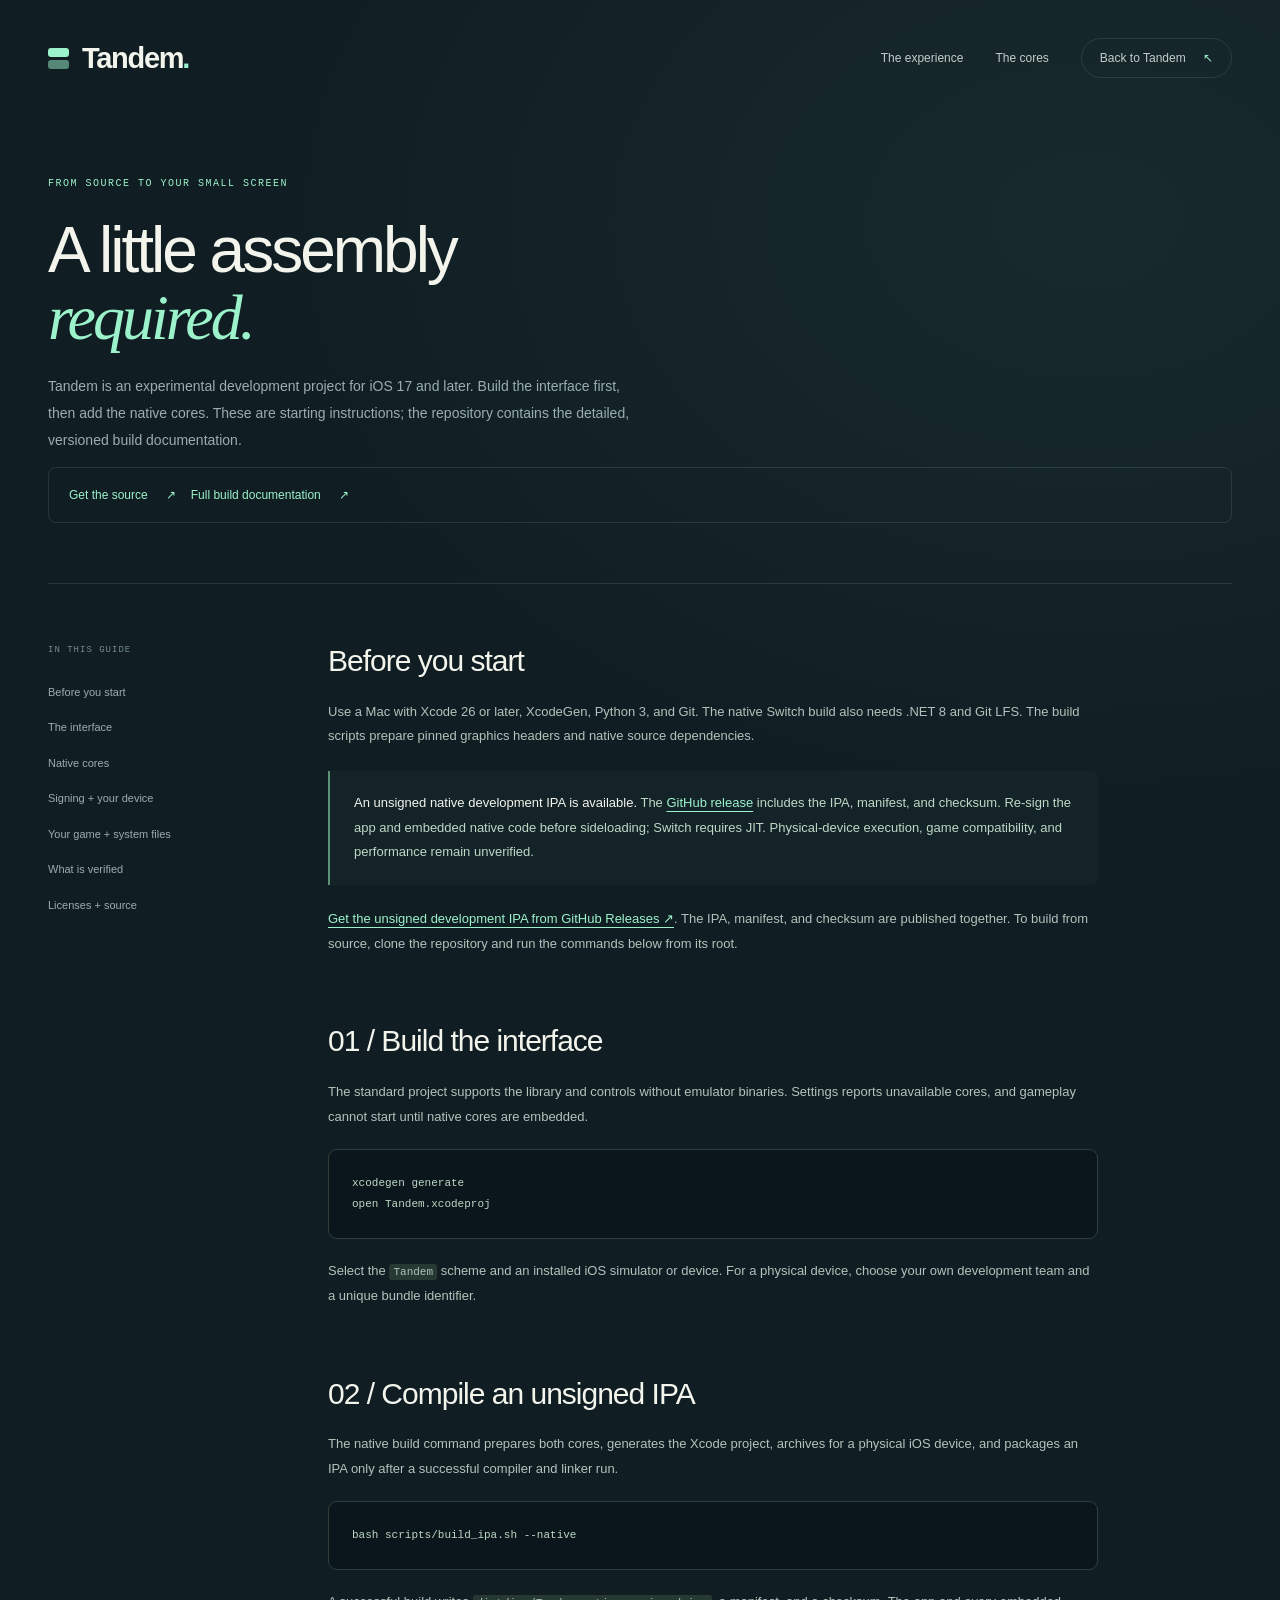
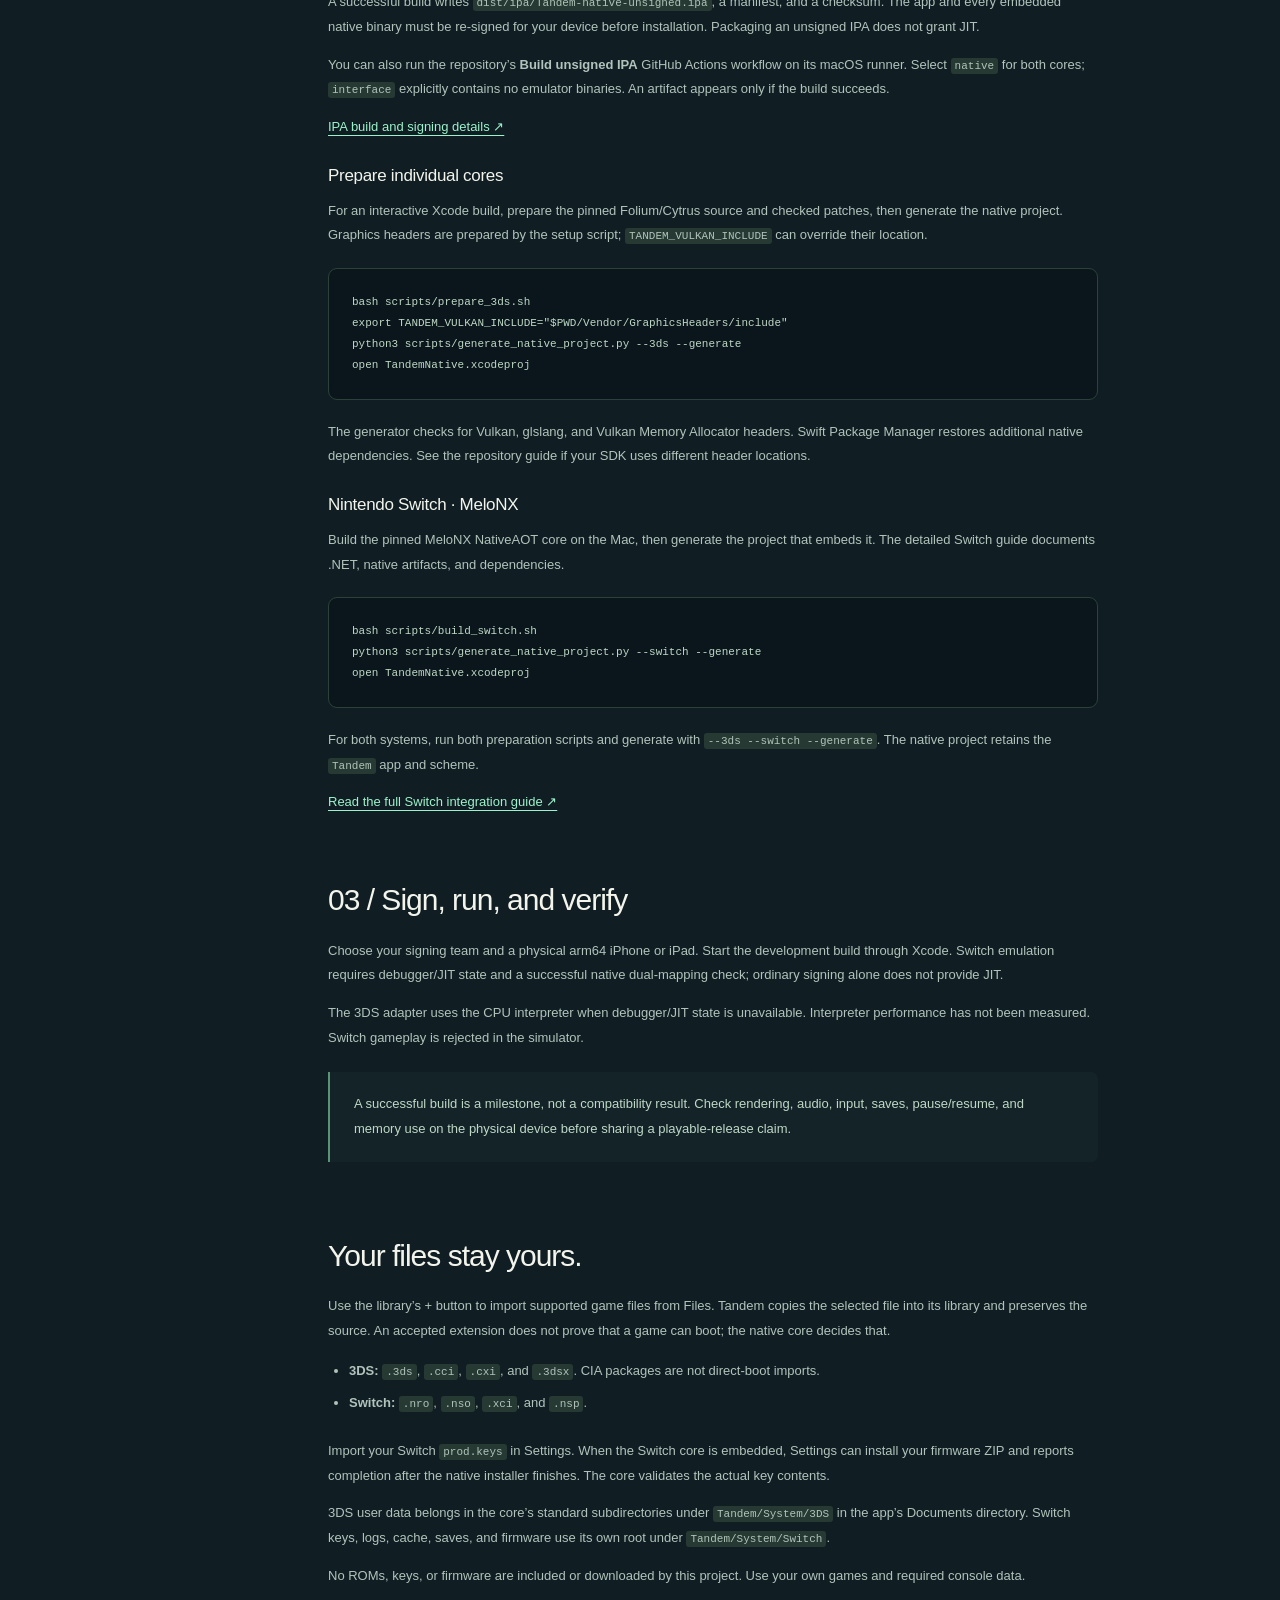
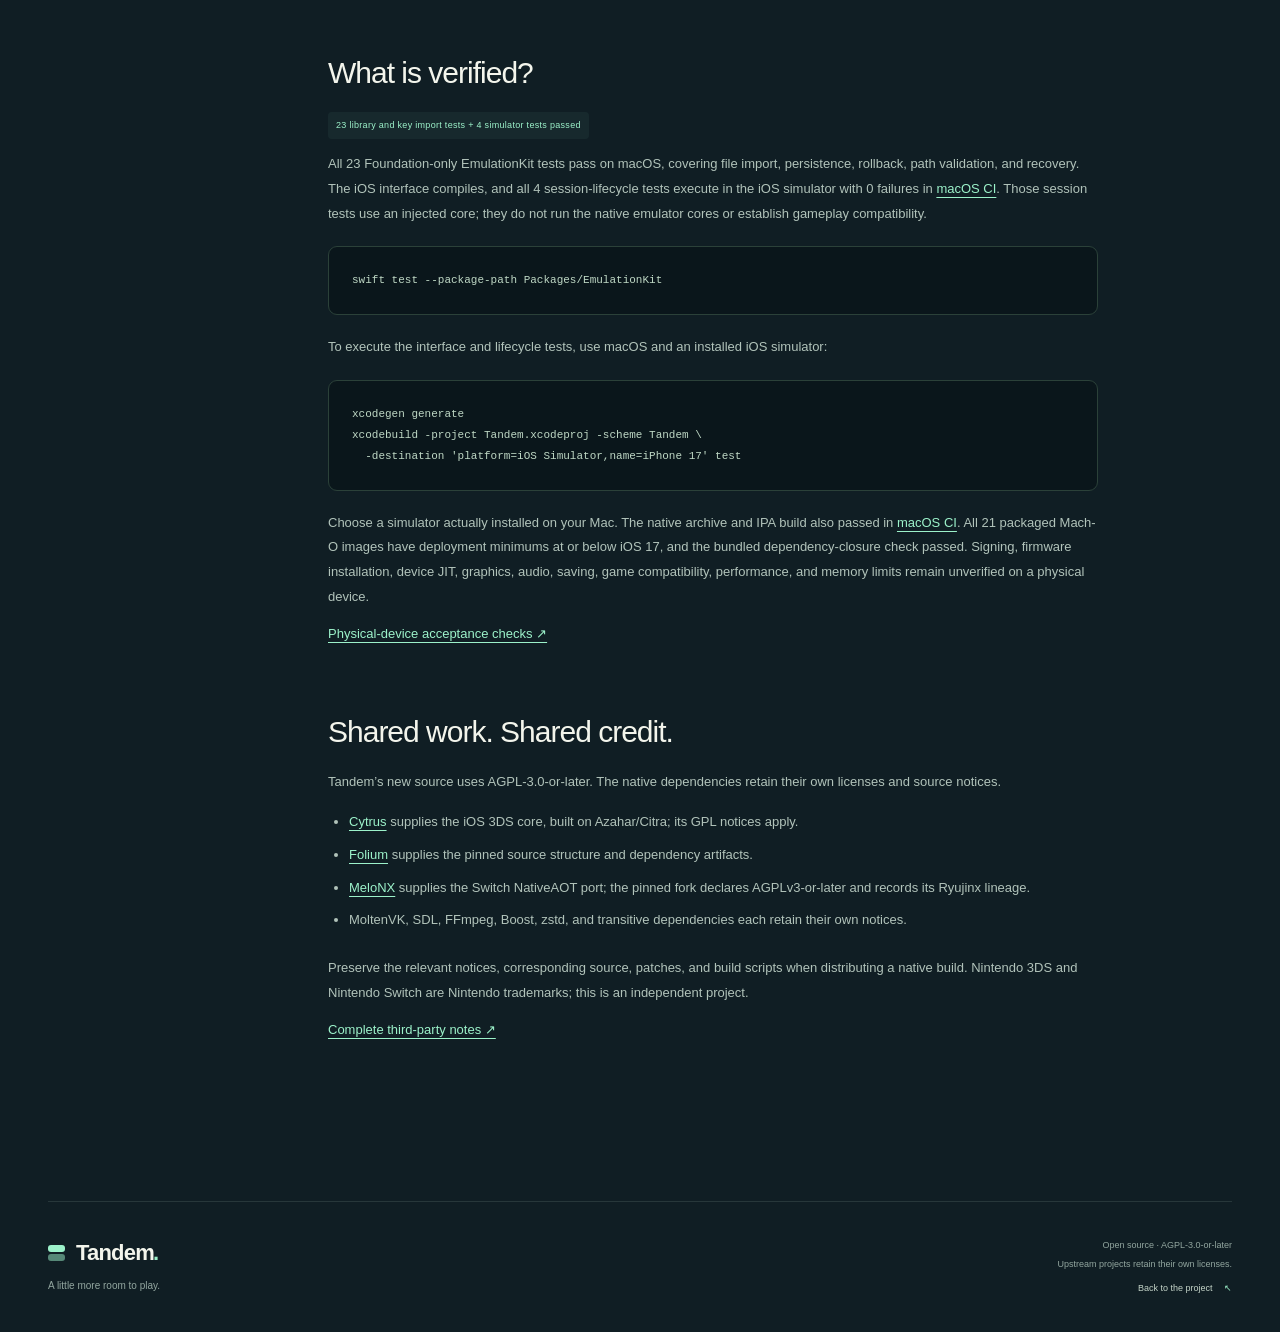
==== commit 73ed9bb3: "Clarify 0.1.2 release download links [skip ci]" ====
--- a/site/build.html
+++ b/site/build.html
@@ -18,7 +18,7 @@
     <div class="guide-layout">
       <nav class="guide-toc" aria-label="Build guide contents"><span>In this guide</span><a href="#before-you-start">Before you start</a><a href="#interface">The interface</a><a href="#native-cores">Native cores</a><a href="#device">Signing + your device</a><a href="#system-files">Your game + system files</a><a href="#verification">What is verified</a><a href="#notices">Licenses + source</a></nav>
       <div class="guide-content">
-        <section id="before-you-start"><h2>Before you start</h2><p>Use a Mac with Xcode 26 or later, XcodeGen, Python 3, and Git. The native Switch build also needs .NET 8 and Git LFS. The build scripts prepare pinned graphics headers and native source dependencies.</p><p class="guide-note"><strong>An unsigned native development IPA is available.</strong> The <a href="https://github.com/coldlee-en/Tandem/releases/tag/v0.1.1">successful Actions artifact</a> includes the IPA, manifest, and checksum. Re-sign the app and embedded native code before sideloading; Switch requires JIT. Physical-device execution, game compatibility, and performance remain unverified.</p><p><a href="https://github.com/coldlee-en/Tandem/releases/tag/v0.1.1">Get the unsigned development IPA from Actions ↗</a>. GitHub sign-in may be required, and the temporary artifact is subject to retention limits. The IPA, manifest, and checksum are published on GitHub Releases. To build from source, clone the repository and run the commands below from its root.</p></section>
+        <section id="before-you-start"><h2>Before you start</h2><p>Use a Mac with Xcode 26 or later, XcodeGen, Python 3, and Git. The native Switch build also needs .NET 8 and Git LFS. The build scripts prepare pinned graphics headers and native source dependencies.</p><p class="guide-note"><strong>An unsigned native development IPA is available.</strong> The <a href="https://github.com/coldlee-en/Tandem/releases/tag/v0.1.2">GitHub release</a> includes the IPA, manifest, and checksum. Re-sign the app and embedded native code before sideloading; Switch requires JIT. Physical-device execution, game compatibility, and performance remain unverified.</p><p><a href="https://github.com/coldlee-en/Tandem/releases/tag/v0.1.2">Get the unsigned development IPA from GitHub Releases ↗</a>. The IPA, manifest, and checksum are published together. To build from source, clone the repository and run the commands below from its root.</p></section>
         <section id="interface"><h2>01 / Build the interface</h2><p>The standard project supports the library and controls without emulator binaries. Settings reports unavailable cores, and gameplay cannot start until native cores are embedded.</p><pre><code>xcodegen generate
 open Tandem.xcodeproj</code></pre><p>Select the <code>Tandem</code> scheme and an installed iOS simulator or device. For a physical device, choose your own development team and a unique bundle identifier.</p></section>
         <section id="native-cores"><h2>02 / Compile an unsigned IPA</h2><p>The native build command prepares both cores, generates the Xcode project, archives for a physical iOS device, and packages an IPA only after a successful compiler and linker run.</p><pre><code>bash scripts/build_ipa.sh --native</code></pre><p>A successful build writes <code>dist/ipa/Tandem-native-unsigned.ipa</code>, a manifest, and a checksum. The app and every embedded native binary must be re-signed for your device before installation. Packaging an unsigned IPA does not grant JIT.</p><p>You can also run the repository’s <strong>Build unsigned IPA</strong> GitHub Actions workflow on its macOS runner. Select <code>native</code> for both cores; <code>interface</code> explicitly contains no emulator binaries. An artifact appears only if the build succeeds.</p><p><a data-repository-file="docs/IPA.md" hidden>IPA build and signing details ↗</a></p><h3>Prepare individual cores</h3><p>For an interactive Xcode build, prepare the pinned Folium/Cytrus source and checked patches, then generate the native project. Graphics headers are prepared by the setup script; <code>TANDEM_VULKAN_INCLUDE</code> can override their location.</p><pre><code>bash scripts/prepare_3ds.sh
@@ -29,9 +29,9 @@
 open TandemNative.xcodeproj</code></pre><p>For both systems, run both preparation scripts and generate with <code>--3ds --switch --generate</code>. The native project retains the <code>Tandem</code> app and scheme.</p><p><a data-repository-file="docs/SWITCH_CORE.md" hidden>Read the full Switch integration guide ↗</a></p></section>
         <section id="device"><h2>03 / Sign, run, and verify</h2><p>Choose your signing team and a physical arm64 iPhone or iPad. Start the development build through Xcode. Switch emulation requires debugger/JIT state and a successful native dual-mapping check; ordinary signing alone does not provide JIT.</p><p>The 3DS adapter uses the CPU interpreter when debugger/JIT state is unavailable. Interpreter performance has not been measured. Switch gameplay is rejected in the simulator.</p><p class="guide-note">A successful build is a milestone, not a compatibility result. Check rendering, audio, input, saves, pause/resume, and memory use on the physical device before sharing a playable-release claim.</p></section>
         <section id="system-files"><h2>Your files stay yours.</h2><p>Use the library’s + button to import supported game files from Files. Tandem copies the selected file into its library and preserves the source. An accepted extension does not prove that a game can boot; the native core decides that.</p><ul><li><strong>3DS:</strong> <code>.3ds</code>, <code>.cci</code>, <code>.cxi</code>, and <code>.3dsx</code>. CIA packages are not direct-boot imports.</li><li><strong>Switch:</strong> <code>.nro</code>, <code>.nso</code>, <code>.xci</code>, and <code>.nsp</code>.</li></ul><p>Import your Switch <code>prod.keys</code> in Settings. When the Switch core is embedded, Settings can install your firmware ZIP and reports completion after the native installer finishes. The core validates the actual key contents.</p><p>3DS user data belongs in the core’s standard subdirectories under <code>Tandem/System/3DS</code> in the app’s Documents directory. Switch keys, logs, cache, saves, and firmware use its own root under <code>Tandem/System/Switch</code>.</p><p>No ROMs, keys, or firmware are included or downloaded by this project. Use your own games and required console data.</p></section>
-        <section id="verification"><h2>What is verified?</h2><p><span class="status-pill">23 library and key import tests + 4 simulator tests passed</span></p><p>All 23 Foundation-only EmulationKit tests pass on macOS, covering file import, persistence, rollback, path validation, and recovery. The iOS interface compiles, and all 4 session-lifecycle tests execute in the iOS simulator with 0 failures in <a href="https://github.com/coldlee-en/Tandem/actions/runs/40418548684">macOS CI</a>. Those session tests use an injected core; they do not run the native emulator cores or establish gameplay compatibility.</p><pre><code>swift test --package-path Packages/EmulationKit</code></pre><p>To execute the interface and lifecycle tests, use macOS and an installed iOS simulator:</p><pre><code>xcodegen generate
+        <section id="verification"><h2>What is verified?</h2><p><span class="status-pill">23 library and key import tests + 4 simulator tests passed</span></p><p>All 23 Foundation-only EmulationKit tests pass on macOS, covering file import, persistence, rollback, path validation, and recovery. The iOS interface compiles, and all 4 session-lifecycle tests execute in the iOS simulator with 0 failures in <a href="https://github.com/coldlee-en/Tandem/actions/runs/40426689926">macOS CI</a>. Those session tests use an injected core; they do not run the native emulator cores or establish gameplay compatibility.</p><pre><code>swift test --package-path Packages/EmulationKit</code></pre><p>To execute the interface and lifecycle tests, use macOS and an installed iOS simulator:</p><pre><code>xcodegen generate
 xcodebuild -project Tandem.xcodeproj -scheme Tandem \
-  -destination 'platform=iOS Simulator,name=iPhone 17' test</code></pre><p>Choose a simulator actually installed on your Mac. The native archive and IPA build also passed in <a href="https://github.com/coldlee-en/Tandem/actions/runs/40418548887">macOS CI</a>. All 21 packaged Mach-O images have deployment minimums at or below iOS 17, and the bundled dependency-closure check passed. Signing, firmware installation, device JIT, graphics, audio, saving, game compatibility, performance, and memory limits remain unverified on a physical device.</p><p><a data-repository-file="docs/DEVICE_TESTING.md" hidden>Physical-device acceptance checks ↗</a></p></section>
+  -destination 'platform=iOS Simulator,name=iPhone 17' test</code></pre><p>Choose a simulator actually installed on your Mac. The native archive and IPA build also passed in <a href="https://github.com/coldlee-en/Tandem/actions/runs/40426689978">macOS CI</a>. All 21 packaged Mach-O images have deployment minimums at or below iOS 17, and the bundled dependency-closure check passed. Signing, firmware installation, device JIT, graphics, audio, saving, game compatibility, performance, and memory limits remain unverified on a physical device.</p><p><a data-repository-file="docs/DEVICE_TESTING.md" hidden>Physical-device acceptance checks ↗</a></p></section>
         <section id="notices"><h2>Shared work. Shared credit.</h2><p>Tandem’s new source uses AGPL-3.0-or-later. The native dependencies retain their own licenses and source notices.</p><ul><li><a href="https://github.com/folium-app/Cytrus">Cytrus</a> supplies the iOS 3DS core, built on Azahar/Citra; its GPL notices apply.</li><li><a href="https://github.com/folium-app/Folium">Folium</a> supplies the pinned source structure and dependency artifacts.</li><li><a href="https://github.com/AzureDominus/melonx">MeloNX</a> supplies the Switch NativeAOT port; the pinned fork declares AGPLv3-or-later and records its Ryujinx lineage.</li><li>MoltenVK, SDL, FFmpeg, Boost, zstd, and transitive dependencies each retain their own notices.</li></ul><p>Preserve the relevant notices, corresponding source, patches, and build scripts when distributing a native build. Nintendo 3DS and Nintendo Switch are Nintendo trademarks; this is an independent project.</p><p><a data-repository-file="docs/THIRD_PARTY.md" hidden>Complete third-party notes ↗</a></p></section>
       </div>
     </div>
